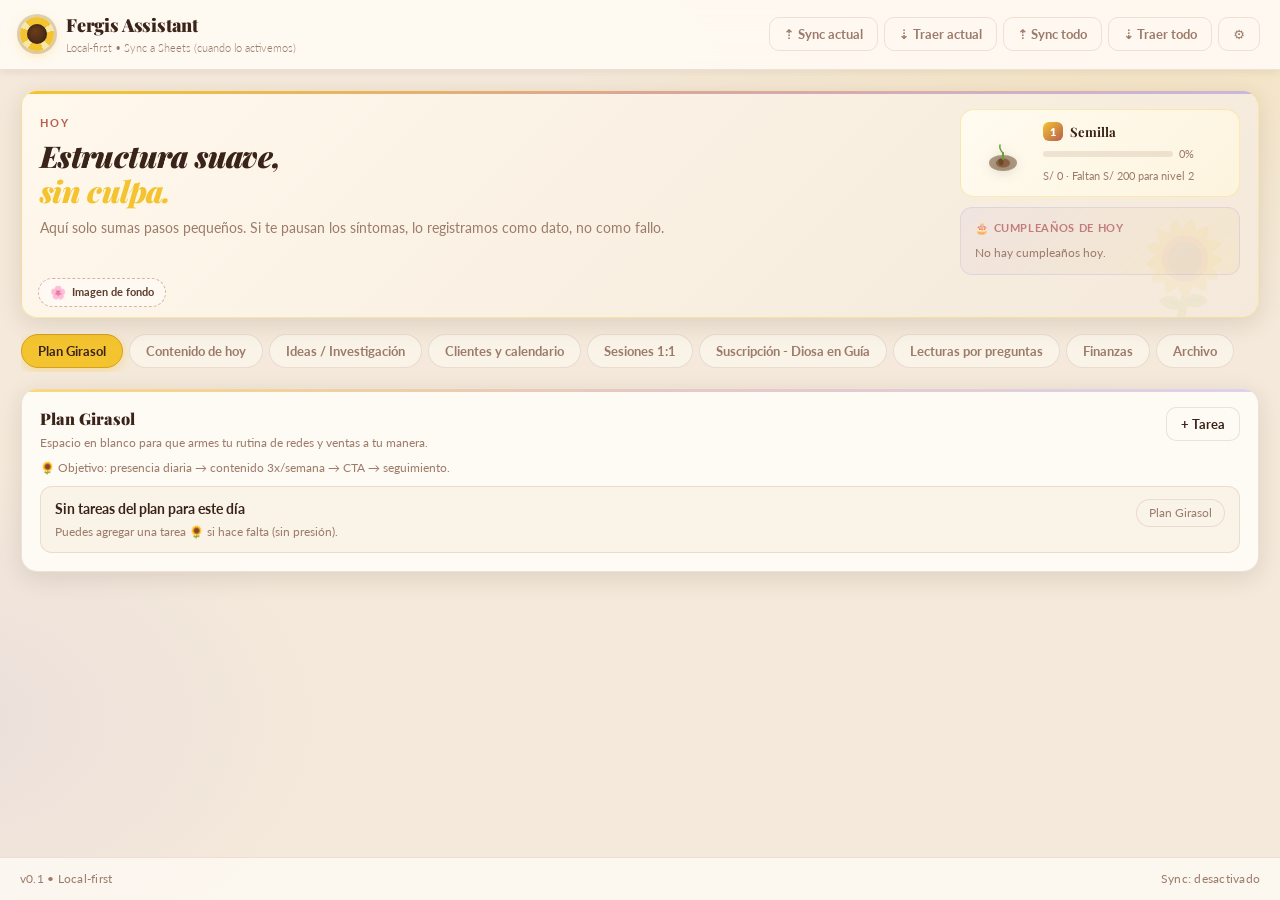
==== index.html @ 5aa18331 "Add files via upload" ====
<!doctype html>
<html lang="es">
<head>
  <meta charset="utf-8" />
  <meta name="viewport" content="width=device-width,initial-scale=1" />
  <meta name="theme-color" content="#F4C430" />
  <title>Fergis Assistant 🌻</title>
  <link rel="manifest" href="./manifest.webmanifest" />
  <link rel="icon" href="./assets/favicon.png" sizes="32x32" />
  <link rel="apple-touch-icon" href="./assets/icon-192.png" />
  <link rel="preconnect" href="https://fonts.googleapis.com" />
  <link rel="preconnect" href="https://fonts.gstatic.com" crossorigin />
  <link rel="stylesheet" href="./styles.css" />
</head>
<body>
  <div id="app" class="app">
    <header class="topbar">
      <div class="brand">
        <div class="orb"></div>
        <div class="brandText">
          <div class="title">Fergis Assistant</div>
          <div class="subtitle" id="subtitle">Local-first • Sync a Sheets (cuando lo activemos)</div>
        </div>
      </div>
      <div class="topActions">
        <button class="btn ghost" id="btnSync" title="Sincronizar pestaña actual">⇡ Sync actual</button>
        <button class="btn ghost" id="btnSheetPull" title="Traer pestaña actual desde Google Sheets">⇣ Traer actual</button>
        <button class="btn ghost" id="btnSyncAll" title="Sincronizar todas las pestañas">⇡ Sync todo</button>
        <button class="btn ghost" id="btnSheetPullAll" title="Traer todas las pestañas desde Google Sheets">⇣ Traer todo</button>
        <button class="btn ghost" id="btnSettings" title="Ajustes">⚙</button>
      </div>
    </header>

    <main class="main">
      <section class="card heroCard" id="heroCard">
        <!-- Background image layers (shown when image is set) -->
        <div class="heroBgImage hidden" id="heroBgImage"></div>
        <div class="heroBgOverlay hidden" id="heroBgOverlay"></div>

        <div class="heroLeft">
          <div class="heroKicker">HOY</div>
          <h1 class="heroTitle" id="heroTitle" contenteditable="true" spellcheck="false" title="Haz clic para editar">Estructura suave,<br><em class="gold">sin culpa.</em></h1>
          <div class="heroText" id="heroText" contenteditable="true" spellcheck="false" title="Haz clic para editar">
            Aquí solo sumas pasos pequeños. Si te pausan los síntomas, lo registramos como dato, no como fallo.
          </div>
        </div>
        <div class="heroRight" id="heroLevelDisplay">
          <!-- Level display rendered by JS -->
        </div>

        <!-- Image picker anchored to bottom of hero -->
        <div class="heroImageArea" id="heroImageArea">
          <input type="file" id="heroImageInput" accept="image/*" style="display:none" />
          <div class="heroImagePlaceholder" id="heroImagePlaceholder" onclick="document.getElementById('heroImageInput').click()">
            <div class="heroImageIcon">🌸</div>
            <div class="heroImageHint">Imagen de fondo</div>
          </div>
          <img id="heroImagePreview" class="heroImagePreview hidden" alt="" />
          <button class="heroImageRemove hidden" id="heroImageRemove">🗑 Quitar imagen</button>
        </div>
      </section>

      <section class="tabsNav" id="tabsNav">
        <button class="tabBtn active" data-tab="plan">Plan Girasol</button>
        <button class="tabBtn" data-tab="contenido">Contenido de hoy</button>
        <button class="tabBtn" data-tab="investigacion">Ideas / Investigación</button>
        <button class="tabBtn" data-tab="clientes">Clientes y calendario</button>
        <button class="tabBtn" data-tab="sesiones11">Sesiones 1:1</button>
        <button class="tabBtn" data-tab="suscripcion">Suscripción - Diosa en Guía</button>
        <button class="tabBtn" data-tab="lecturasPreguntas">Lecturas por preguntas</button>
        <button class="tabBtn" data-tab="finanzas">Finanzas</button>
        <button class="tabBtn" data-tab="archivo">Archivo</button>
      </section>

      <section class="grid tabPanel active" data-panel="plan">
        <section class="card fullSpan">
          <div class="cardHead">
            <div>
              <div class="cardTitle">Plan Girasol</div>
              <div class="cardSub">Espacio en blanco para que armes tu rutina de redes y ventas a tu manera.</div>
            </div>
            <div style="display:flex;gap:8px;align-items:center">
              <button class="btn" id="btnAddPlanTask" title="Agregar tarea al plan">+ Tarea</button>
            </div>
          </div>
          <div class="itemMeta" style="margin:-4px 0 10px">
            🌻 Objetivo: presencia diaria → contenido 3x/semana → CTA → seguimiento.
          </div>
          <div id="planList" class="list"></div>
        </section>

      </section>

      <section class="grid tabPanel contenidoGrid" data-panel="contenido">
        <section class="card">
          <div class="cardHead">
            <div>
              <div class="cardTitle">Contenido de hoy</div>
              <div class="cardSub">Checklist de publicaciones. Lo de ayer se archiva solo.</div>
              <div class="contentDateLine" id="contentDateLabel">Hoy</div>
            </div>
            <div style="display:flex;gap:8px;align-items:center">
              <button class="btn" id="btnPickContentDate" title="Cambiar fecha de contenido">📅</button>
              <button class="btn" id="btnUseContentTemplate" title="Cargar plantilla rápida">Usar plantilla</button>
              <button class="btn" id="btnAddContentItem">+ Agregar</button>
            </div>
          </div>
          <div id="contentTodoList" class="list"></div>
          <div class="divider"></div>
          <div class="cardFootActions">
            <div class="itemMeta" id="contentTodoSummary">0/0 completadas</div>
            <button class="btn" id="btnArchiveContentDay">Archivar día</button>
          </div>
        </section>

        <section class="card">
          <div class="cardHead">
            <div>
              <div class="cardTitle">Recordatorios / Pendientes</div>
              <div class="cardSub">Notas accionables: seguimiento, ideas sueltas, cosas por hacer.</div>
            </div>
            <button class="btn" id="btnAddReminder">+ Recordatorio</button>
          </div>
          <div id="remindersList" class="list"></div>
        </section>
      </section>

      <section class="grid tabPanel" data-panel="investigacion">
        <section class="card fullSpan">
          <div class="cardHead">
            <div>
              <div class="cardTitle">Ideas / Investigación</div>
              <div class="cardSub">Captura rápido. Después lo conviertes en post/historia.</div>
            </div>
            <button class="btn" id="btnAddIdea">+ Idea</button>
          </div>
          <div id="ideasList" class="list"></div>
        </section>
      </section>

      <section class="grid tabPanel clientsGrid" data-panel="clientes">
        <section class="card">
          <div class="cardHead">
            <div>
              <div class="cardTitle">Clientes</div>
              <div class="cardSub">Seguimiento simple: estado + próximo paso.</div>
            </div>
            <button class="btn" id="btnAddClient">+ Cliente</button>
          </div>
          <div class="filters">
            <select id="clientFilter" class="input small">
              <option value="all">Todos</option>
              <option value="lead">Lead</option>
              <option value="chat">Conversando</option>
              <option value="booked">Agendado</option>
              <option value="paid">Pagó</option>
              <option value="delivered">Entregado</option>
              <option value="followup">Seguimiento</option>
            </select>
            <input id="clientSearch" class="input small" placeholder="Buscar…" />
          </div>
          <div id="clientsList" class="list"></div>
        </section>

        <section class="card">
          <div class="cardHead">
            <div>
              <div class="cardTitle">Próximos pasos</div>
              <div class="cardSub">Selecciona cliente y registra lead, seguimiento u otras acciones.</div>
            </div>
            <button class="btn" id="btnAddNextStep">+ Paso</button>
          </div>
          <div class="filters">
            <select id="nextStepClientFilter" class="input small"></select>
            <input id="nextStepSearch" class="input small" placeholder="Buscar cliente o paso…" />
          </div>
          <div id="nextStepsList" class="list"></div>
        </section>

        <section class="card">
          <div class="cardHead">
            <div>
              <div class="cardTitle">Calendario de sesiones</div>
              <div class="cardSub">Programa con fecha y hora. Repeticiones semanales para suscripciones.</div>
            </div>
            <div class="calHeadActions">
              <button class="btn ghost" id="btnCalPrev" title="Mes anterior">◀</button>
              <div class="pill" id="calMonthLabel">Mes</div>
              <button class="btn ghost" id="btnCalNext" title="Mes siguiente">▶</button>
              <button class="btn" id="btnAddBooking">+ Sesión</button>
            </div>
          </div>
          <div id="calendar" class="calendar"></div>
          <div class="divider"></div>
          <div class="cardHead compact">
            <div>
              <div class="cardTitle">Próximas sesiones</div>
              <div class="cardSub">Registro: tarot • astrología • suscripción</div>
            </div>
          </div>
          <div id="bookingsList" class="list compactList"></div>
        </section>
      </section>

      <section class="grid tabPanel" data-panel="finanzas">
        <section class="card fullSpan">
          <div class="cardHead">
            <div>
              <div class="cardTitle">Finanzas</div>
              <div class="cardSub">Ingresos acumulados en soles y dólares por clientes.</div>
            </div>
            <div class="filters" id="financeRangeFilters">
              <button class="btn ghost active" data-range="1M">1M</button>
              <button class="btn ghost" data-range="3M">3M</button>
              <button class="btn ghost" data-range="6M">6M</button>
              <button class="btn ghost" data-range="1Y">1A</button>
            </div>
          </div>
          <div class="financeTotals" id="financeTotals"></div>
          <div id="financeChart" class="financeChart"></div>
        </section>
      </section>

      <section class="grid tabPanel" data-panel="archivo">
        <section class="card fullSpan">
          <div class="cardHead">
            <div>
              <div class="cardTitle">Archivo de sesiones</div>
              <div class="cardSub">Aquí verás sesiones marcadas como hechas o canceladas.</div>
            </div>
          </div>
          <div class="filters">
            <select id="archiveTypeFilter" class="input small">
              <option value="all">Todos los tipos</option>
              <option value="tarot">Tarot</option>
              <option value="astrologia">Astrología</option>
              <option value="suscripcion">Suscripción</option>
            </select>
            <input id="archiveSearch" class="input small" placeholder="Filtrar por cliente o título…" />
          </div>
          <div id="archiveBookingsList" class="list"></div>
        </section>
      </section>

      <section class="grid tabPanel" data-panel="suscripcion">
        <section class="card fullSpan">
          <div class="cardHead">
            <div>
              <div class="cardTitle">Suscripción - Diosa en Guía</div>
              <div class="cardSub">Vista por año y mes, con seguimiento por tipo de suscripción.</div>
            </div>
            <button class="btn" id="btnAddSubscription">+ Registro</button>
          </div>
          <div class="subscriptionFilters">
            <select id="subscriptionYear" class="input small"></select>
            <select id="subscriptionMonth" class="input small"></select>
          </div>
          <div id="subscriptionBoards" class="subscriptionBoards"></div>
        </section>
      </section>

      <section class="grid tabPanel" data-panel="sesiones11">
        <section class="card fullSpan">
          <div class="cardHead">
            <div>
              <div class="cardTitle">Sesiones 1:1</div>
              <div class="cardSub">Registro mensual de sesiones individuales.</div>
            </div>
            <button class="btn" id="btnAddOneToOneSession">+ Sesión</button>
          </div>
          <div class="subscriptionFilters">
            <select id="oneToOneYear" class="input small"></select>
            <select id="oneToOneMonth" class="input small"></select>
          </div>
          <div id="oneToOneBoards" class="subscriptionBoards"></div>
        </section>
      </section>

      <section class="grid tabPanel" data-panel="lecturasPreguntas">
        <section class="card fullSpan">
          <div class="cardHead">
            <div>
              <div class="cardTitle">Lecturas por preguntas</div>
              <div class="cardSub">Registro mensual de lecturas por cantidad de preguntas.</div>
            </div>
            <button class="btn" id="btnAddQuestionReading">+ Lectura</button>
          </div>
          <div class="subscriptionFilters">
            <select id="questionReadingsYear" class="input small"></select>
            <select id="questionReadingsMonth" class="input small"></select>
          </div>
          <div id="questionReadingsBoard" class="subscriptionBoards"></div>
        </section>
      </section>
    </main>

    <footer class="footer">
      <div class="footLeft">v0.1 • Local-first</div>
      <div class="footRight" id="syncStatus">Sync: desactivado</div>
    </footer>
  </div>

  <!-- Modal -->
  <div id="modalOverlay" class="overlay hidden">
    <div class="modal">
      <div class="modalHead">
        <div class="modalTitle" id="modalTitle">Modal</div>
        <button class="btn ghost" id="modalClose">✕</button>
      </div>
      <div class="modalBody" id="modalBody"></div>
      <div class="modalFoot" id="modalFoot"></div>
    </div>
  </div>

  <script type="module" src="./app.js"></script>
</body>
</html>
---- styles.css ----
@import url('https://fonts.googleapis.com/css2?family=Playfair+Display:ital,wght@0,400;0,700;0,800;0,900;1,700;1,800;1,900&family=Lato:wght@300;400;700&display=swap');

:root {
  /* ── Paleta Fergis ── */
  --butter:    #F6E7A6;
  --girasol:   #F4C430;
  --crema:     #F4E9DA;
  --beige:     #E7D1BF;
  --rosa-polvo:#D8A5A0;
  --rosa-viejo:#C27B7B;
  --terracota: #B85C4F;
  --vino:      #7B1E23;
  --oliva:     #9FA86B;
  --lila:      #C9B6E4;

  /* ── UI tokens ── */
  --bg:        #F4E9DA;
  --bg2:       #EDE0CC;
  --panel:     #FEFAF4;
  --panel2:    #FAF3E8;
  --text:      #3A2318;
  --text2:     #5C3D2E;
  --muted:     #9C7B6A;
  --line:      rgba(122,65,45,.13);
  --line2:     rgba(122,65,45,.07);
  --primary:   #F4C430;
  --primary-dk:#D4A020;
  --accent:    #B85C4F;
  --accent-lt: rgba(184,92,79,.12);
  --ok:        #9FA86B;
  --ok-dk:     #6E7B45;
  --warn:      #D4A020;
  --lila-lt:   rgba(201,182,228,.25);
  --shadow-sm: 0 2px 8px rgba(58,35,24,.08);
  --shadow:    0 6px 24px rgba(58,35,24,.12);
  --shadow-lg: 0 12px 40px rgba(58,35,24,.16);
  --r:         16px;
  --r-sm:      10px;
  --font-display: 'Playfair Display', Georgia, serif;
  --font-body:    'Lato', system-ui, sans-serif;
}

/* ══════════════════════════════════
   RESET & BASE
══════════════════════════════════ */
*, *::before, *::after { box-sizing: border-box; margin: 0; padding: 0; }
html, body { height: 100%; }
body {
  font-family: var(--font-body);
  font-size: 14px;
  line-height: 1.5;
  color: var(--text);
  background: var(--bg);
  background-image:
    radial-gradient(ellipse 900px 600px at 90% -10%, rgba(244,196,48,.18) 0%, transparent 70%),
    radial-gradient(ellipse 600px 400px at -5% 80%, rgba(201,182,228,.20) 0%, transparent 65%);
  -webkit-font-smoothing: antialiased;
}

/* ══════════════════════════════════
   APP SHELL
══════════════════════════════════ */
.app { min-height: 100%; display: flex; flex-direction: column; }

/* ══════════════════════════════════
   TOPBAR
══════════════════════════════════ */
.topbar {
  position: sticky; top: 0; z-index: 20;
  display: flex; align-items: center; justify-content: space-between;
  padding: 12px 20px;
  background: rgba(254,250,244,.92);
  backdrop-filter: blur(16px);
  border-bottom: 1px solid var(--line);
  box-shadow: var(--shadow-sm);
}
.brand { display: flex; align-items: center; gap: 12px; }

/* Sunflower orb */
.orb {
  width: 34px; height: 34px; border-radius: 50%; flex-shrink: 0;
  background: conic-gradient(from 0deg,
    #F4C430 0%  15%,
    #F6E7A6 15% 22%,
    #F4C430 22% 37%,
    #F6E7A6 37% 44%,
    #F4C430 44% 59%,
    #F6E7A6 59% 66%,
    #F4C430 66% 81%,
    #F6E7A6 81% 88%,
    #F4C430 88% 100%
  );
  box-shadow: 0 0 0 3px rgba(123,92,46,.25), 0 3px 12px rgba(244,196,48,.4);
  position: relative;
  animation: orb-spin 40s linear infinite;
}
.orb::after {
  content: ''; position: absolute; inset: 7px;
  border-radius: 50%;
  background: radial-gradient(circle at 40% 35%, #6B3D1A, #3A2318);
  box-shadow: inset 0 1px 4px rgba(0,0,0,.3);
}
@keyframes orb-spin { to { transform: rotate(360deg); } }

.title {
  font-family: var(--font-display);
  font-weight: 900; font-size: 18px;
  color: var(--text);
  letter-spacing: -.01em;
}
.subtitle { font-size: 11px; color: var(--muted); margin-top: 1px; font-weight: 300; }
.topActions { display: flex; gap: 6px; flex-wrap: wrap; }

/* ══════════════════════════════════
   MAIN CONTENT
══════════════════════════════════ */
.main {
  width: min(1400px, 98vw);
  margin: 20px auto 36px;
  flex: 1;
  padding: 0 8px;
}

/* ══════════════════════════════════
   CARDS
══════════════════════════════════ */
.card {
  background: var(--panel);
  border: 1px solid var(--line);
  border-radius: var(--r);
  box-shadow: var(--shadow);
  padding: 18px;
  position: relative;
  overflow: hidden;
}
.card::before {
  content: '';
  position: absolute; top: 0; left: 0; right: 0; height: 3px;
  background: linear-gradient(90deg, var(--girasol), var(--rosa-polvo), var(--lila));
  opacity: .6;
  border-radius: var(--r) var(--r) 0 0;
}

/* ── HERO CARD ── */
.heroCard {
  display: flex; gap: 16px; align-items: stretch;
  justify-content: space-between;
  background: linear-gradient(135deg, #FFF8EC 0%, var(--crema) 100%);
  border-color: rgba(244,196,48,.35);
  padding-bottom: 42px;
}
.heroCard::before { opacity: 1; }
.heroCard::after {
  content: '🌻';
  position: absolute; right: 18px; bottom: 8px;
  font-size: 90px; opacity: .06;
  pointer-events: none; user-select: none; line-height: 1;
}
.heroLeft { flex: 1; min-width: 260px; padding: 6px 0; }
.heroKicker {
  font-size: 11px; font-weight: 700;
  color: var(--terracota); letter-spacing: .18em;
  text-transform: uppercase;
}
/* Gold italic accent — wrap a word or line in <em class="gold"> inside heroTitle */
.heroTitle .gold {
  color: var(--girasol);
  font-style: italic;
}
.heroCard.has-bg-image .heroTitle .gold {
  color: #F4C430;
  text-shadow: 0 1px 12px rgba(244,196,48,.4);
}
.heroTitle {
  font-family: var(--font-display);
  font-size: 30px; font-weight: 900; font-style: italic;
  color: var(--text); margin: 8px 0 10px; line-height: 1.15;
  letter-spacing: -.02em;
}
/* When bg image is active, make the title pop like the reference — dark + bold */
.heroCard.has-bg-image .heroTitle {
  color: #2A1508;
  text-shadow: 0 1px 8px rgba(254,250,244,.6);
}
.heroText { color: var(--muted); line-height: 1.55; font-size: 13.5px; }
.heroRight {
  display: flex; gap: 10px; flex-wrap: wrap;
  align-items: stretch; justify-content: flex-end;
}

/* ── METRIC TILES ── */
.metric {
  min-width: 148px;
  background: linear-gradient(160deg, #FFFBF0, #FDF4DE);
  border: 1px solid rgba(244,196,48,.3);
  border-radius: 12px; padding: 12px 14px;
  box-shadow: var(--shadow-sm);
}
.metricLabel { font-size: 11px; color: var(--muted); font-weight: 700; letter-spacing: .05em; text-transform: uppercase; }
.metricValue {
  font-family: var(--font-display);
  font-size: 22px; font-weight: 800;
  color: var(--text); margin-top: 4px;
}

/* ══════════════════════════════════
   TABS NAV
══════════════════════════════════ */
.tabsNav {
  margin-top: 16px;
  display: flex; gap: 6px; flex-wrap: nowrap;
  overflow-x: auto; padding-bottom: 4px;
  scrollbar-width: thin;
  scrollbar-color: var(--line) transparent;
}
.tabBtn {
  border: 1px solid var(--line);
  background: var(--panel2); color: var(--muted);
  padding: 8px 16px; border-radius: 999px;
  cursor: pointer; font-family: var(--font-body);
  font-weight: 700; font-size: 13px; white-space: nowrap;
  transition: background .15s, color .15s, border-color .15s, box-shadow .15s;
}
.tabBtn:hover { background: var(--butter); color: var(--text2); border-color: rgba(244,196,48,.5); }
.tabBtn.active {
  background: var(--girasol); color: var(--text);
  border-color: var(--primary-dk);
  box-shadow: 0 3px 10px rgba(244,196,48,.4);
}

/* ══════════════════════════════════
   GRID / TAB PANELS
══════════════════════════════════ */
.tabPanel { display: none; }
.tabPanel.active { display: grid; }
.grid.tabPanel { display: none; }
.grid.tabPanel.active { display: grid; }
.fullSpan { grid-column: 1 / -1; }
.grid {
  margin-top: 16px; display: grid;
  grid-template-columns: 1fr 1fr; gap: 16px;
}
.contenidoGrid { grid-template-columns: minmax(520px, 1.35fr) minmax(300px, .95fr); }
.clientsGrid { grid-template-columns: minmax(280px,1fr) minmax(280px,1fr) minmax(400px,1.35fr); }
@media (max-width: 940px) {
  .grid { grid-template-columns: 1fr; }
  .clientsGrid { grid-template-columns: 1fr; }
  .heroCard { flex-direction: column; }
  .heroRight { justify-content: flex-start; }
  .contenidoGrid { grid-template-columns: 1fr; }
}

/* ══════════════════════════════════
   CARD INTERNALS
══════════════════════════════════ */
.cardHead {
  display: flex; align-items: flex-start; justify-content: space-between;
  gap: 10px; margin-bottom: 12px;
}
.cardHead.compact { margin-bottom: 8px; }
.cardTitle {
  font-family: var(--font-display);
  font-weight: 900; font-size: 16px; color: var(--text);
}
.cardSub { font-size: 12px; color: var(--muted); margin-top: 3px; }
.contentDateLine { font-size: 12px; color: var(--terracota); margin-top: 5px; font-weight: 700; }
.divider { border: none; border-top: 1px solid var(--line); margin: 10px 0; }
.cardFootActions { display: flex; align-items: center; justify-content: space-between; }

/* ══════════════════════════════════
   LIST ITEMS
══════════════════════════════════ */
.list { display: flex; flex-direction: column; gap: 8px; }
.compactList .item { padding: 10px 12px; }
.item {
  border: 1px solid var(--line); background: var(--panel2);
  border-radius: 12px; padding: 12px 14px;
  display: flex; gap: 10px; align-items: flex-start; justify-content: space-between;
  transition: box-shadow .12s, border-color .12s;
}
.item:hover { border-color: rgba(244,196,48,.35); box-shadow: 0 3px 12px rgba(58,35,24,.08); }
.itemLeft { display: flex; gap: 10px; align-items: flex-start; }
.itemTitle { font-weight: 700; margin-bottom: 4px; font-size: 13.5px; color: var(--text); }
.itemMeta { font-size: 12px; color: var(--muted); line-height: 1.4; }

/* ══════════════════════════════════
   PILLS & BADGES
══════════════════════════════════ */
.pill {
  display: inline-flex; align-items: center; gap: 5px;
  font-size: 12px; color: var(--muted);
  padding: 4px 12px; border-radius: 999px;
  border: 1px solid var(--line); background: var(--panel2);
}
.pill.mini { padding: 2px 8px; font-size: 11px; }

.badge {
  font-size: 11px; font-weight: 800;
  padding: 3px 10px; border-radius: 999px; border: 1px solid var(--line);
}
.badge.tiny { font-size: 10px; padding: 2px 8px; }
.badge.ok { color: #3B5015; background: rgba(159,168,107,.25); border-color: rgba(110,123,69,.45); }
.badge.warn { color: #6B4200; background: rgba(244,196,48,.25); border-color: rgba(212,160,32,.50); }
.badge.neutral { color: var(--text2); background: rgba(201,182,228,.25); border-color: rgba(160,140,190,.35); }
.badge.danger { color: var(--vino); background: rgba(123,30,35,.10); border-color: rgba(184,92,79,.35); }

/* ══════════════════════════════════
   BUTTONS
══════════════════════════════════ */
.btn {
  border: 1px solid var(--line); background: var(--panel);
  color: var(--text); padding: 8px 14px; border-radius: var(--r-sm);
  cursor: pointer; font-family: var(--font-body); font-size: 13px; font-weight: 700;
  transition: transform .08s, background .15s, border-color .15s, box-shadow .15s;
  user-select: none; white-space: nowrap;
}
.btn:hover { background: var(--butter); border-color: rgba(244,196,48,.5); box-shadow: var(--shadow-sm); }
.btn:active { transform: translateY(1px); }
.btn.primary {
  background: var(--girasol); border-color: var(--primary-dk); color: var(--text);
  box-shadow: 0 3px 10px rgba(244,196,48,.35);
}
.btn.primary:hover { background: #e6b820; }
.btn.warn { background: rgba(184,92,79,.12); border-color: rgba(184,92,79,.4); color: var(--terracota); }
.btn.ghost { background: transparent; color: var(--muted); }
.btn.ghost:hover { background: rgba(122,65,45,.06); color: var(--text); }
.btn:disabled { opacity: .4; cursor: not-allowed; }
.btn.tiny { padding: 4px 9px; font-size: 12px; }

/* ══════════════════════════════════
   INPUTS
══════════════════════════════════ */
.input {
  width: 100%; border: 1px solid var(--line); background: #FEFAF4;
  color: var(--text); padding: 10px 13px; border-radius: var(--r-sm);
  outline: none; font-family: var(--font-body); font-size: 14px;
  transition: border-color .15s, box-shadow .15s;
}
.input:focus { border-color: rgba(244,196,48,.6); box-shadow: 0 0 0 3px rgba(244,196,48,.15); }
.input::placeholder { color: var(--muted); }
.input.small { padding: 7px 10px; font-size: 13px; }
.label { font-size: 12px; color: var(--muted); font-weight: 700; letter-spacing: .02em; }
.row { display: flex; flex-direction: column; gap: 6px; margin-top: 12px; }

select.input option,
select.input optgroup { color: var(--text); background: #FDF8F0; }

.filters { display: flex; gap: 8px; margin-bottom: 12px; }
.filters .input.small { flex: 1; }
.filters select.input.small { flex: 0 0 160px; }

/* ══════════════════════════════════
   CALENDAR
══════════════════════════════════ */
.calHeadActions { display: flex; gap: 8px; align-items: center; flex-wrap: wrap; }
.calendar { display: grid; grid-template-columns: repeat(7, minmax(0,1fr)); gap: 6px; margin-top: 10px; }
.calDow {
  font-size: 11px; text-align: center; padding: 6px 0;
  color: var(--muted); font-weight: 700; text-transform: uppercase; letter-spacing: .05em;
}
.calCell {
  border: 1px solid var(--line); border-radius: 12px;
  min-height: 76px; min-width: 0; padding: 8px;
  position: relative; cursor: pointer; background: var(--panel2);
  transition: background .12s, border-color .12s;
}
.calCell:hover { background: var(--butter); border-color: rgba(244,196,48,.4); }
.calCell.muted { opacity: .4; }
.calToday { outline: 2px solid rgba(244,196,48,.7); outline-offset: -2px; }
.calNum { font-weight: 700; font-size: 12px; color: var(--text2); }
.calMeta { margin-top: 6px; font-size: 11px; display: flex; gap: 4px; flex-wrap: wrap; align-items: center; }
.calClientChip {
  max-width: 100%; display: inline-flex; align-items: center;
  padding: 2px 7px; border-radius: 999px; font-size: 11px; line-height: 1.2;
  border: 1px solid rgba(244,196,48,.35); background: rgba(244,196,48,.15); color: var(--text2);
  white-space: nowrap; overflow: hidden; text-overflow: ellipsis;
}
.calClientChip.alt { background: rgba(159,168,107,.2); color: var(--ok-dk); border-color: rgba(110,123,69,.3); }
.calClientChip.neutral { background: rgba(201,182,228,.25); color: #5A4870; border-color: rgba(160,140,190,.3); }
.dot { width: 7px; height: 7px; border-radius: 999px; background: var(--girasol); display: inline-block; }
.dot.alt { background: var(--oliva); }
.dot.neutral { background: var(--lila); }
.dot.z-fire { box-shadow: 0 0 0 2px rgba(184,92,79,0.3) inset; }
.dot.z-earth { box-shadow: 0 0 0 2px rgba(159,168,107,0.3) inset; }
.dot.z-air { box-shadow: 0 0 0 2px rgba(201,182,228,0.3) inset; }
.dot.z-water { box-shadow: 0 0 0 2px rgba(122,65,45,0.2) inset; }
.calClientChip.z-fire { box-shadow: 0 0 0 1px rgba(184,92,79,0.4) inset; }
.calClientChip.z-earth { box-shadow: 0 0 0 1px rgba(159,168,107,0.4) inset; }
.calClientChip.z-air { box-shadow: 0 0 0 1px rgba(201,182,228,0.4) inset; }
.calClientChip.z-water { box-shadow: 0 0 0 1px rgba(122,65,45,0.3) inset; }

/* ══════════════════════════════════
   BOOKING ROWS
══════════════════════════════════ */
.bookingMain { display: flex; flex-direction: column; gap: 2px; }
.bookingWhen { font-size: 13px; font-weight: 700; color: var(--text); }
.bookingSub { font-size: 11px; color: var(--muted); }
.bookingRight { display: flex; gap: 10px; align-items: flex-start; }
.bookingTags { display: flex; flex-direction: column; gap: 5px; align-items: flex-end; }
.bookingActions { display: flex; gap: 6px; align-items: center; }

/* ══════════════════════════════════
   HELPERS
══════════════════════════════════ */
.grid2 { display: grid; grid-template-columns: 1fr 1fr; gap: 14px; }
@media (max-width: 900px) { .grid2 { grid-template-columns: 1fr; } }
.item.compact { padding: 10px 12px; }
.item.compact .itemTitle { font-size: 13px; }
.remDone { opacity: .5; text-decoration: line-through; }

/* ══════════════════════════════════
   SESSION / TIMER
══════════════════════════════════ */
.sessionBox { display: flex; flex-direction: column; gap: 8px; }
.timer {
  margin-top: 8px; border: 1px solid var(--line); border-radius: 12px;
  padding: 10px 14px; display: flex; align-items: center; gap: 12px;
  background: var(--panel2);
}
.timerDisplay {
  font-family: var(--font-display);
  font-size: 22px; font-weight: 700; color: var(--text); letter-spacing: .04em;
}
.timerActions { display: flex; gap: 8px; }

/* ══════════════════════════════════
   FOOTER
══════════════════════════════════ */
.footer {
  padding: 12px 20px; border-top: 1px solid var(--line);
  background: rgba(254,250,244,.85);
  display: flex; align-items: center; justify-content: space-between;
  color: var(--muted); font-size: 12px; letter-spacing: .02em;
}

/* ══════════════════════════════════
   MODAL
══════════════════════════════════ */
.overlay {
  position: fixed; inset: 0;
  background: rgba(58,35,24,.45);
  backdrop-filter: blur(4px);
  display: flex; align-items: center; justify-content: center;
  padding: 16px; z-index: 50;
}
.overlay.hidden { display: none; }
.modal {
  width: min(640px, 96vw); max-height: min(85vh, 840px);
  overflow: hidden; border-radius: 20px;
  border: 1px solid rgba(244,196,48,.25);
  background: var(--panel); box-shadow: var(--shadow-lg);
  display: flex; flex-direction: column;
}
.modal.modal-sm { width: min(520px, 96vw); }
.modal.modal-md { width: min(700px, 96vw); }
.modal.modal-lg { width: min(1100px, 95vw); max-height: 92vh; }

.modal.modal-session .modalBody { padding: 16px 20px; }
.sessTop { display: flex; align-items: flex-start; justify-content: space-between; gap: 14px; }
.sessTitle { min-width: 0; }
.sessName { font-family: var(--font-display); font-weight: 900; font-size: 20px; }
.sessPills { margin-top: 6px; display: flex; gap: 8px; flex-wrap: wrap; }
.sessWhen { margin-top: 8px; color: var(--muted); font-size: 12px; }
.sessBadges { display: flex; gap: 8px; align-items: center; flex-wrap: wrap; }
.sessGrid { display: flex; flex-direction: column; gap: 14px; }
.sessTextarea { min-height: 200px; resize: vertical; }
.sessActions { display: flex; gap: 10px; flex-wrap: wrap; }
.sessHistoryViewer { max-height: 260px; overflow: auto; display: flex; flex-direction: column; gap: 10px; padding-right: 4px; }
.sessHistoryCard { border: 1px solid var(--line); border-radius: 12px; padding: 10px; background: var(--panel2); }
.sessHistoryHead { display: flex; align-items: center; justify-content: space-between; gap: 8px; margin-bottom: 8px; }
.sessHistoryHeadMeta { display: flex; flex-direction: column; gap: 6px; min-width: 0; }
.sessHistoryBody { display: flex; flex-direction: column; gap: 10px; font-size: 13px; line-height: 1.5; }

.modalHead {
  display: flex; align-items: center; justify-content: space-between;
  padding: 14px 18px; border-bottom: 1px solid var(--line); flex-shrink: 0;
  background: linear-gradient(90deg, rgba(244,196,48,.08), transparent);
}
.modalTitle { font-family: var(--font-display); font-weight: 900; font-size: 17px; color: var(--text); }
.modalBody { padding: 16px 18px; overflow-y: auto; flex: 1 1 auto; min-height: 180px; }
.modalFoot {
  padding: 14px 18px; border-top: 1px solid var(--line);
  display: flex; gap: 8px; justify-content: flex-end;
  flex-shrink: 0; background: var(--panel2);
}

/* ══════════════════════════════════
   SUBSCRIPTION / SESSIONS TABLES
══════════════════════════════════ */
.subscriptionFilters { display: flex; gap: 8px; margin-bottom: 14px; flex-wrap: wrap; }
.subscriptionFilters .input { max-width: 180px; }
.subscriptionBoards { display: flex; flex-direction: column; gap: 16px; }
.subBoard { border: 1px solid var(--line); border-radius: var(--r); background: var(--panel2); padding: 14px; }
.subBoard h4 { font-family: var(--font-display); font-size: 20px; font-weight: 900; color: var(--text); margin: 0 0 10px; }
.subTableWrap { overflow: auto; }
.subTable { width: 100%; border-collapse: collapse; min-width: 900px; }
.subTable th, .subTable td { border: 1px solid var(--line); padding: 9px 10px; font-size: 13px; text-align: left; vertical-align: middle; }
.subTable th { font-size: 11px; color: var(--muted); font-weight: 700; text-transform: uppercase; letter-spacing: .05em; background: rgba(244,196,48,.07); }
.subTable tfoot td { font-weight: 800; color: var(--terracota); font-family: var(--font-display); }
.subImg { width: 42px; height: 42px; object-fit: cover; border-radius: 8px; border: 1px solid var(--line); }
.subEmpty { font-size: 12px; color: var(--muted); }

/* ══════════════════════════════════
   FINANCES
══════════════════════════════════ */
.financeMiniCard { margin-top: 10px; border: 1px solid var(--line); border-radius: 12px; background: var(--panel2); padding: 10px 14px; }
.financeTotals { display: grid; grid-template-columns: repeat(auto-fit, minmax(160px,1fr)); gap: 10px; margin-bottom: 14px; }
.financeChart { border: 1px solid var(--line); border-radius: var(--r); background: var(--panel2); padding: 12px; }
.financeSvg { width: 100%; height: auto; display: block; }
.chartGrid { stroke: rgba(122,65,45,.12); stroke-width: 1; }
.chartLine { fill: none; stroke-width: 3; stroke-linecap: round; stroke-linejoin: round; }
.chartLine.soles { stroke: var(--girasol); }
.chartLine.dolares { stroke: var(--rosa-viejo); }
.chartLabel { fill: var(--muted); font-size: 10px; }
.financeLegend { display: flex; gap: 14px; margin-top: 10px; font-size: 12px; color: var(--muted); }
.legendDot { display: inline-block; width: 9px; height: 9px; border-radius: 999px; margin-right: 5px; vertical-align: middle; }
.legendDot.soles { background: var(--girasol); }
.legendDot.dolares { background: var(--rosa-viejo); }

/* ══════════════════════════════════
   LEVEL DISPLAY (GAMIFY)
══════════════════════════════════ */
.level-display {
  display: flex; align-items: center; gap: 14px;
  padding: 12px 16px;
  background: linear-gradient(135deg, #FFFBF0, #FDF4DE);
  border-radius: 14px; border: 1px solid rgba(244,196,48,.3); min-width: 250px;
  transition: border-color .4s, background .4s;
}
.level-display.max-level { border-color: rgba(244,196,48,.7); background: linear-gradient(135deg, #FFF5D0, #FAEEC0); }
.level-svg-wrap {
  width: 52px; height: 52px; flex-shrink: 0;
  display: flex; align-items: center; justify-content: center;
  filter: drop-shadow(0 2px 6px rgba(58,35,24,.2));
}
.level-svg-wrap svg { width: 52px; height: 52px; }
.level-svg-wrap.max-glow {
  filter: drop-shadow(0 0 10px rgba(244,196,48,.8)) drop-shadow(0 2px 6px rgba(58,35,24,.2));
  animation: sunflower-pulse 2.5s ease-in-out infinite;
}
@keyframes sunflower-pulse {
  0%,100% { filter: drop-shadow(0 0 7px rgba(244,196,48,.6)) drop-shadow(0 2px 6px rgba(58,35,24,.2)); }
  50%      { filter: drop-shadow(0 0 16px rgba(244,196,48,1)) drop-shadow(0 2px 8px rgba(58,35,24,.2)); }
}
.level-info { display: flex; flex-direction: column; gap: 5px; min-width: 0; }
.level-header { display: flex; align-items: center; gap: 7px; }
.level-badge-num {
  font-size: 11px; font-weight: 800;
  background: linear-gradient(135deg, var(--girasol), var(--terracota));
  color: #fff; border-radius: 6px; padding: 1px 7px; line-height: 1.6;
}
.level-name { font-family: var(--font-display); font-size: 13px; font-weight: 700; color: var(--text); white-space: nowrap; }
.level-progress-wrap { display: flex; align-items: center; gap: 6px; }
.level-progress-bar { flex: 1; height: 6px; background: rgba(122,65,45,.12); border-radius: 999px; overflow: hidden; min-width: 90px; }
.level-progress-fill { height: 100%; background: linear-gradient(90deg, var(--girasol), var(--terracota)); border-radius: 999px; transition: width .7s cubic-bezier(.4,0,.2,1); }
.level-progress-pct { font-size: 11px; color: var(--muted); white-space: nowrap; }
.level-soles { font-size: 11px; color: var(--muted); white-space: nowrap; overflow: hidden; text-overflow: ellipsis; }
.level-max-text { font-size: 12px; color: var(--terracota); font-weight: 700; }

/* ══════════════════════════════════
   HERO METRIC STACK
══════════════════════════════════ */
.heroMetricStack { display: flex; flex-direction: column; gap: 10px; min-width: 280px; }

/* ══════════════════════════════════
   BIRTHDAY DISPLAY
══════════════════════════════════ */
.birthday-display {
  background: linear-gradient(135deg, rgba(201,182,228,.15), rgba(244,196,48,.08));
  border: 1px solid rgba(201,182,228,.4); border-radius: 12px; padding: 12px 14px;
}
.birthdayTitle { font-size: 11px; font-weight: 700; letter-spacing: .06em; color: var(--rosa-viejo); margin-bottom: 7px; text-transform: uppercase; }
.birthdayList { display: flex; flex-direction: column; gap: 6px; }
.birthdayRow { font-size: 12px; line-height: 1.4; color: var(--text); }
.birthdayHandle { color: var(--muted); font-weight: 700; }
.birthdayZodiac { margin-left: 4px; font-size: 10px; padding: 1px 6px; }
.birthdayEmpty { font-size: 12px; color: var(--muted); }

/* ══════════════════════════════════
   SCROLLBAR
══════════════════════════════════ */
::-webkit-scrollbar { width: 6px; height: 6px; }
::-webkit-scrollbar-track { background: transparent; }
::-webkit-scrollbar-thumb { background: rgba(122,65,45,.2); border-radius: 999px; }
::-webkit-scrollbar-thumb:hover { background: rgba(122,65,45,.35); }

/* ══════════════════════════════════
   HERO EDITABLE + IMAGE PICKER
══════════════════════════════════ */
[contenteditable="true"] {
  outline: none;
  border-radius: 6px;
  transition: background .15s, box-shadow .15s;
  cursor: text;
}
[contenteditable="true"]:hover {
  background: rgba(244,196,48,.08);
}
[contenteditable="true"]:focus {
  background: rgba(244,196,48,.12);
  box-shadow: 0 0 0 2px rgba(244,196,48,.35);
}

/* ══════════════════════════════════
   HERO BACKGROUND IMAGE
══════════════════════════════════ */

/* When image is active, hero gets a bg-image layer */
.heroCard.has-bg-image {
  background: none;
}
.heroCard.has-bg-image::after {
  display: none; /* hide sunflower watermark when image is set */
}

/* Full-cover background image element inside heroCard */
.heroBgImage {
  position: absolute;
  inset: 0;
  border-radius: var(--r);
  background-size: cover;
  background-position: center;
  background-repeat: no-repeat;
  filter: blur(1.5px); /* default; overridden by JS from Settings */
  transform: scale(1.04);
  z-index: 0;
}

/* Warm overlay on top of bg image so text stays readable */
.heroBgOverlay {
  position: absolute;
  inset: 0;
  border-radius: var(--r);
  background: linear-gradient(
    to right,
    rgba(254,250,244,.88) 0%,
    rgba(254,250,244,.75) 45%,
    rgba(254,250,244,.92) 65%,
    rgba(254,250,244,.97) 100%
  );
  z-index: 1;
}

/* All hero content must sit above the bg layers */
.heroLeft, .heroRight {
  position: relative;
  z-index: 2;
}

/* When background image is active, give heroRight a solid card so it's always readable */
.heroCard.has-bg-image .heroRight {
  background: rgba(254,250,244,.94);
  backdrop-filter: blur(8px);
  border-radius: 12px;
  border: 1px solid rgba(244,196,48,.25);
  padding: 10px;
  align-self: flex-start;
}

/* Image picker button — floats at bottom-left of hero */
.heroImageArea {
  position: absolute;
  bottom: 10px;
  left: 16px;
  z-index: 3;
}
.heroImagePlaceholder {
  display: inline-flex;
  align-items: center;
  gap: 6px;
  padding: 5px 11px;
  border: 1.5px dashed rgba(184,92,79,.45);
  border-radius: 999px;
  cursor: pointer;
  background: rgba(254,250,244,.75);
  backdrop-filter: blur(6px);
  transition: background .15s, border-color .15s;
}
.heroImagePlaceholder:hover {
  background: rgba(244,196,48,.25);
  border-color: rgba(244,196,48,.8);
}
.heroImageIcon { font-size: 13px; line-height: 1; }
.heroImageHint {
  font-size: 11px;
  color: var(--text2);
  font-weight: 700;
}
/* Hide old preview styles — image is now used as bg */
.heroImagePreview { display: none !important; }
.heroImageRemove {
  display: inline-flex;
  align-items: center;
  gap: 5px;
  padding: 5px 11px;
  border-radius: 999px;
  background: rgba(254,250,244,.75);
  backdrop-filter: blur(6px);
  border: 1.5px solid rgba(184,92,79,.4);
  color: var(--terracota);
  font-size: 11px;
  font-weight: 700;
  cursor: pointer;
  transition: background .12s;
}
.heroImageRemove:hover { background: rgba(184,92,79,.15); }
.hidden { display: none !important; }
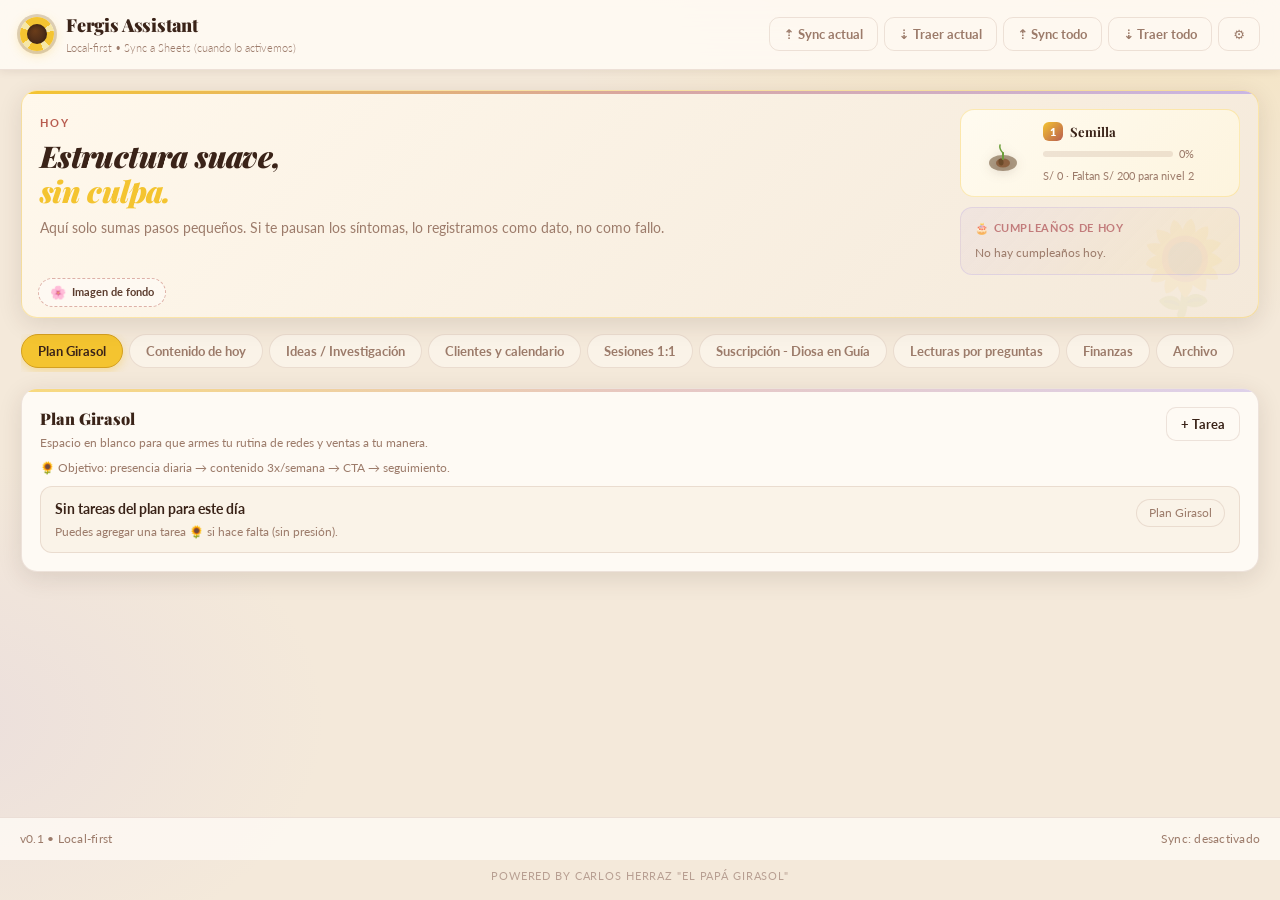
==== commit 97796253: "Add footer watermark credit text" ====
--- a/index.html
+++ b/index.html
@@ -157,9 +157,24 @@
               <option value="delivered">Entregado</option>
               <option value="followup">Seguimiento</option>
             </select>
-            <input id="clientSearch" class="input small" placeholder="Buscar…" />
-          </div>
-          <div id="clientsList" class="list"></div>
+            <select id="clientZodiacFilter" class="input small">
+              <option value="all">Todos los signos</option>
+              <option value="Aries">Aries</option>
+              <option value="Tauro">Tauro</option>
+              <option value="Géminis">Géminis</option>
+              <option value="Cáncer">Cáncer</option>
+              <option value="Leo">Leo</option>
+              <option value="Virgo">Virgo</option>
+              <option value="Libra">Libra</option>
+              <option value="Escorpio">Escorpio</option>
+              <option value="Sagitario">Sagitario</option>
+              <option value="Capricornio">Capricornio</option>
+              <option value="Acuario">Acuario</option>
+              <option value="Piscis">Piscis</option>
+            </select>
+            <input id="clientSearch" class="input small filterSearchRow" placeholder="Buscar…" />
+          </div>
+          <div id="clientsList" class="list clientsListWindow"></div>
         </section>
 
         <section class="card">
@@ -172,9 +187,9 @@
           </div>
           <div class="filters">
             <select id="nextStepClientFilter" class="input small"></select>
-            <input id="nextStepSearch" class="input small" placeholder="Buscar cliente o paso…" />
-          </div>
-          <div id="nextStepsList" class="list"></div>
+            <input id="nextStepSearch" class="input small filterSearchRow" placeholder="Buscar cliente o paso…" />
+          </div>
+          <div id="nextStepsList" class="list nextStepsListWindow"></div>
         </section>
 
         <section class="card">
@@ -198,7 +213,7 @@
               <div class="cardSub">Registro: tarot • astrología • suscripción</div>
             </div>
           </div>
-          <div id="bookingsList" class="list compactList"></div>
+          <div id="bookingsList" class="list compactList bookingsListWindow"></div>
         </section>
       </section>
 
@@ -298,6 +313,9 @@
       <div class="footLeft">v0.1 • Local-first</div>
       <div class="footRight" id="syncStatus">Sync: desactivado</div>
     </footer>
+    <div class="watermark" aria-label="Créditos">
+      Powered by Carlos Herraz "El Papá Girasol"
+    </div>
   </div>
 
   <!-- Modal -->
--- a/styles.css
+++ b/styles.css
@@ -282,6 +282,23 @@
 .itemLeft { display: flex; gap: 10px; align-items: flex-start; }
 .itemTitle { font-weight: 700; margin-bottom: 4px; font-size: 13.5px; color: var(--text); }
 .itemMeta { font-size: 12px; color: var(--muted); line-height: 1.4; }
+.sectionBlock { margin-bottom: 12px; }
+.sectionBlock:last-child { margin-bottom: 0; }
+.sectionTitle {
+  font-weight: 800;
+  color: var(--text2);
+  margin: 6px 2px 8px;
+}
+.planAssigneeGrid {
+  display: grid;
+  grid-template-columns: repeat(3, minmax(0, 1fr));
+  gap: 12px;
+}
+.planAssigneeGrid .sectionBlock { margin-bottom: 0; }
+
+@media (max-width: 900px){
+  .planAssigneeGrid { grid-template-columns: 1fr; }
+}
 
 /* ══════════════════════════════════
    PILLS & BADGES
@@ -345,9 +362,25 @@
 select.input option,
 select.input optgroup { color: var(--text); background: #FDF8F0; }
 
-.filters { display: flex; gap: 8px; margin-bottom: 12px; }
+.filters { display: flex; gap: 8px; margin-bottom: 12px; flex-wrap: wrap; }
 .filters .input.small { flex: 1; }
 .filters select.input.small { flex: 0 0 160px; }
+.filters .filterSearchRow { flex: 1 1 100%; min-width: 0; }
+.clientsListWindow {
+  max-height: 640px;
+  overflow-y: auto;
+  padding-right: 4px;
+}
+.nextStepsListWindow {
+  max-height: 700px;
+  overflow-y: auto;
+  padding-right: 4px;
+}
+.bookingsListWindow {
+  max-height: 820px;
+  overflow-y: auto;
+  padding-right: 4px;
+}
 
 /* ══════════════════════════════════
    CALENDAR
@@ -431,6 +464,16 @@
   background: rgba(254,250,244,.85);
   display: flex; align-items: center; justify-content: space-between;
   color: var(--muted); font-size: 12px; letter-spacing: .02em;
+}
+
+.watermark {
+  text-align: center;
+  padding: 8px 20px 16px;
+  color: color-mix(in srgb, var(--muted) 78%, #fff 22%);
+  font-size: 11px;
+  letter-spacing: .08em;
+  text-transform: uppercase;
+  opacity: .9;
 }
 
 /* ══════════════════════════════════
@@ -512,6 +555,9 @@
 .chartLine.soles { stroke: var(--girasol); }
 .chartLine.dolares { stroke: var(--rosa-viejo); }
 .chartLabel { fill: var(--muted); font-size: 10px; }
+.chartDot { stroke-width: 1.5; }
+.chartDot.soles { fill: var(--girasol); stroke: var(--girasol); }
+.chartDot.dolares { fill: var(--rosa-viejo); stroke: var(--rosa-viejo); }
 .financeLegend { display: flex; gap: 14px; margin-top: 10px; font-size: 12px; color: var(--muted); }
 .legendDot { display: inline-block; width: 9px; height: 9px; border-radius: 999px; margin-right: 5px; vertical-align: middle; }
 .legendDot.soles { background: var(--girasol); }
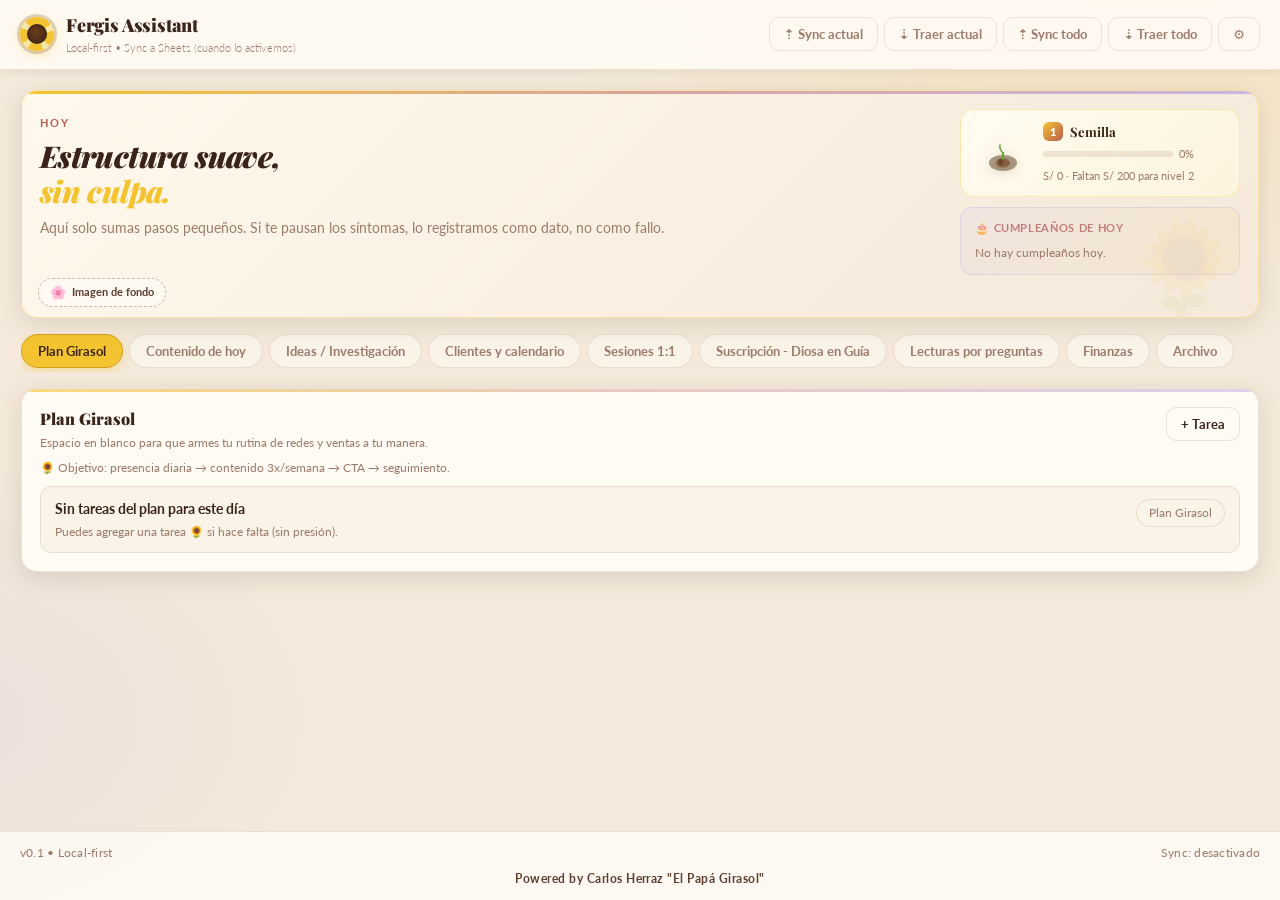
==== commit 49e78d81: "Make footer watermark clearly visible" ====
--- a/index.html
+++ b/index.html
@@ -312,10 +312,8 @@
     <footer class="footer">
       <div class="footLeft">v0.1 • Local-first</div>
       <div class="footRight" id="syncStatus">Sync: desactivado</div>
+      <div class="watermark" aria-label="Créditos">Powered by Carlos Herraz "El Papá Girasol"</div>
     </footer>
-    <div class="watermark" aria-label="Créditos">
-      Powered by Carlos Herraz "El Papá Girasol"
-    </div>
   </div>
 
   <!-- Modal -->
--- a/styles.css
+++ b/styles.css
@@ -460,20 +460,25 @@
    FOOTER
 ══════════════════════════════════ */
 .footer {
-  padding: 12px 20px; border-top: 1px solid var(--line);
-  background: rgba(254,250,244,.85);
-  display: flex; align-items: center; justify-content: space-between;
-  color: var(--muted); font-size: 12px; letter-spacing: .02em;
+  padding: 12px 20px;
+  border-top: 1px solid var(--line);
+  background: rgba(254,250,244,.9);
+  display: grid;
+  grid-template-columns: 1fr auto;
+  align-items: center;
+  gap: 8px 14px;
+  color: var(--muted);
+  font-size: 12px;
+  letter-spacing: .02em;
 }
 
 .watermark {
+  grid-column: 1 / -1;
   text-align: center;
-  padding: 8px 20px 16px;
-  color: color-mix(in srgb, var(--muted) 78%, #fff 22%);
-  font-size: 11px;
-  letter-spacing: .08em;
-  text-transform: uppercase;
-  opacity: .9;
+  color: var(--text2);
+  font-size: 12px;
+  font-weight: 700;
+  letter-spacing: .04em;
 }
 
 /* ══════════════════════════════════
@@ -751,3 +756,12 @@
 }
 .heroImageRemove:hover { background: rgba(184,92,79,.15); }
 .hidden { display: none !important; }
+
+@media (max-width: 640px) {
+  .footer {
+    grid-template-columns: 1fr;
+    justify-items: start;
+  }
+  .footRight { justify-self: start; }
+  .watermark { text-align: left; }
+}
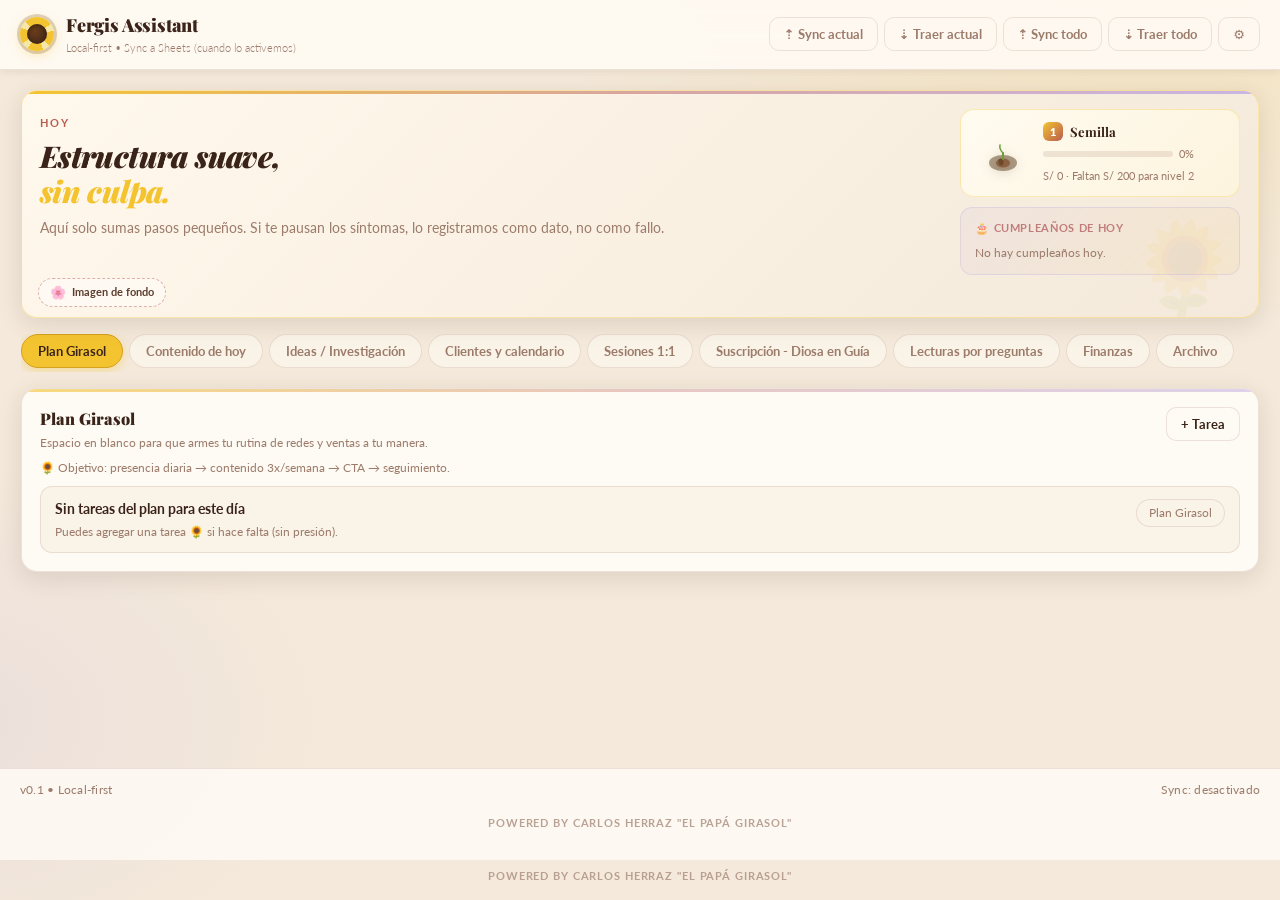
==== commit 63857a4b: "Merge pull request #82 from Therazmaker/codex/add-watermark-with-author-name-yxvtt7 Add footer water" ====
--- a/index.html
+++ b/index.html
@@ -314,6 +314,9 @@
       <div class="footRight" id="syncStatus">Sync: desactivado</div>
       <div class="watermark" aria-label="Créditos">Powered by Carlos Herraz "El Papá Girasol"</div>
     </footer>
+    <div class="watermark" aria-label="Créditos">
+      Powered by Carlos Herraz "El Papá Girasol"
+    </div>
   </div>
 
   <!-- Modal -->
--- a/styles.css
+++ b/styles.css
@@ -481,6 +481,16 @@
   letter-spacing: .04em;
 }
 
+.watermark {
+  text-align: center;
+  padding: 8px 20px 16px;
+  color: color-mix(in srgb, var(--muted) 78%, #fff 22%);
+  font-size: 11px;
+  letter-spacing: .08em;
+  text-transform: uppercase;
+  opacity: .9;
+}
+
 /* ══════════════════════════════════
    MODAL
 ══════════════════════════════════ */
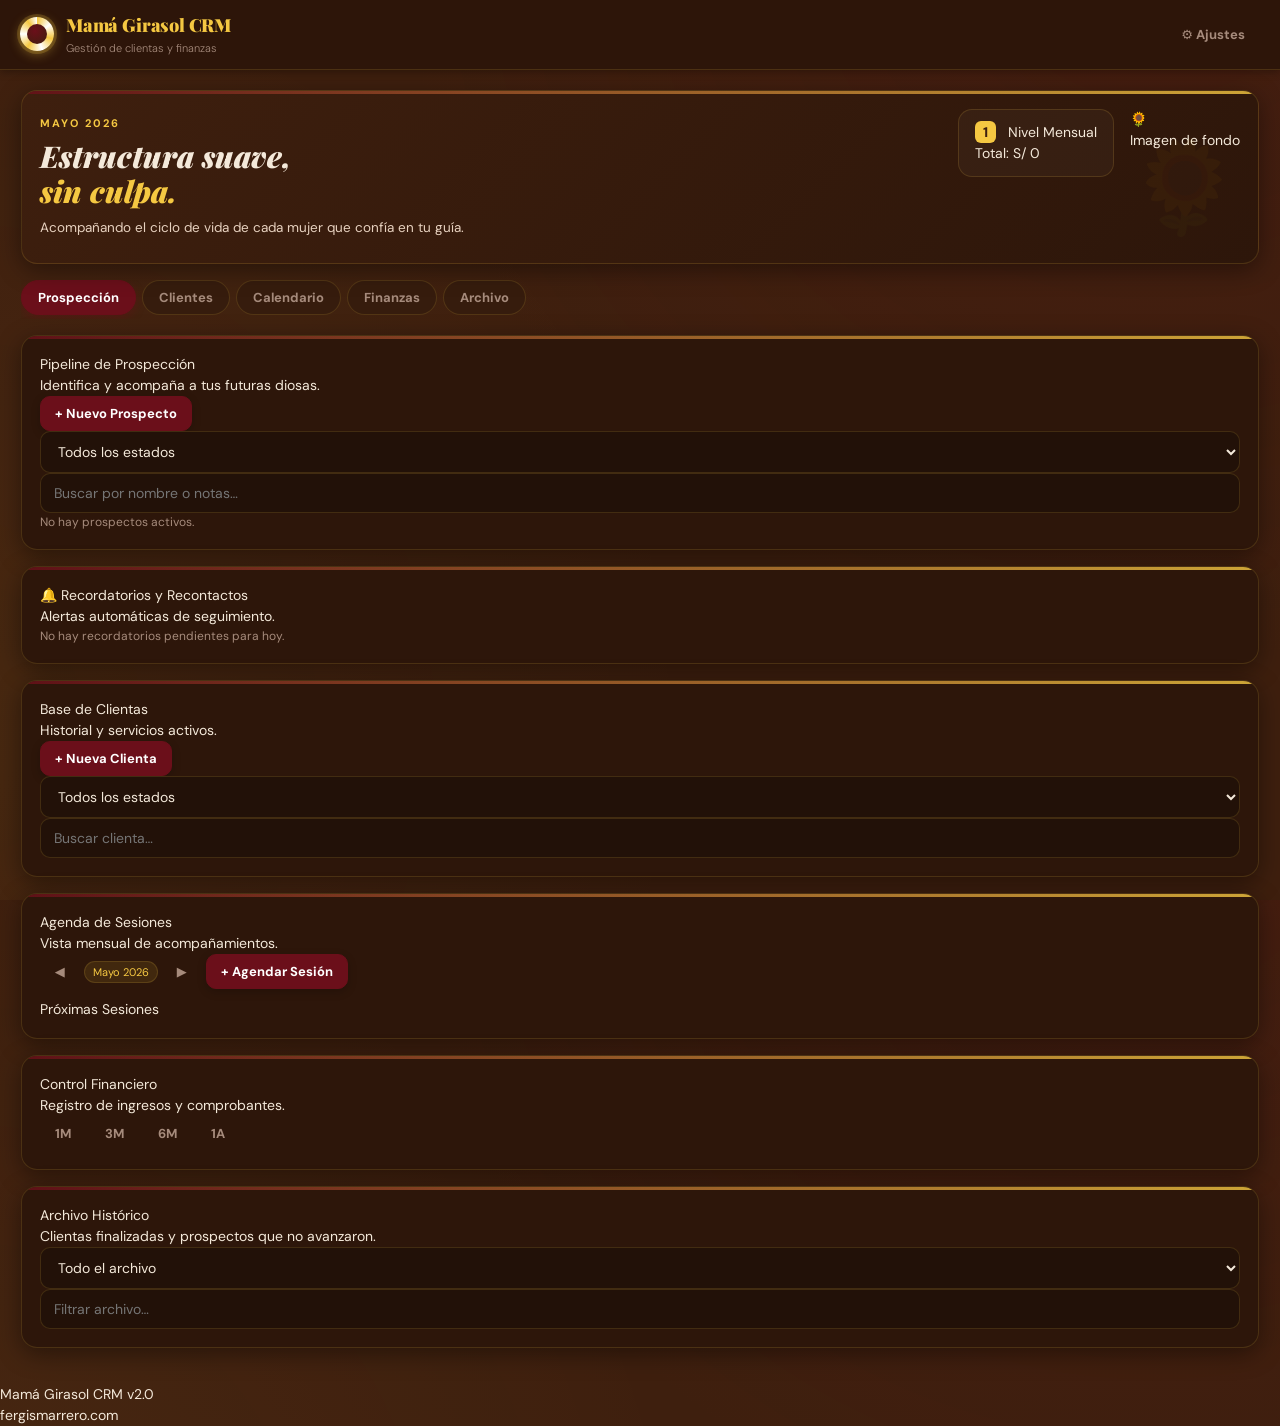
==== commit f963bd2f: "feat: implement Mamá Girasol CRM v2.0 structure and branding - Overhauled UI with new dark theme (Wi" ====
--- a/index.html
+++ b/index.html
@@ -3,8 +3,8 @@
 <head>
   <meta charset="utf-8" />
   <meta name="viewport" content="width=device-width,initial-scale=1" />
-  <meta name="theme-color" content="#F4C430" />
-  <title>Fergis Assistant 🌻</title>
+  <meta name="theme-color" content="#F5C842" />
+  <title>Mamá Girasol CRM 🌻</title>
   <link rel="manifest" href="./manifest.webmanifest" />
   <link rel="icon" href="./assets/favicon.png" sizes="32x32" />
   <link rel="apple-touch-icon" href="./assets/icon-192.png" />
@@ -18,211 +18,136 @@
       <div class="brand">
         <div class="orb"></div>
         <div class="brandText">
-          <div class="title">Fergis Assistant</div>
-          <div class="subtitle" id="subtitle">Local-first • Sync a Sheets (cuando lo activemos)</div>
+          <div class="title">Mamá Girasol CRM</div>
+          <div class="subtitle" id="subtitle">Gestión de clientas y finanzas</div>
         </div>
       </div>
       <div class="topActions">
-        <button class="btn ghost" id="btnSync" title="Sincronizar pestaña actual">⇡ Sync actual</button>
-        <button class="btn ghost" id="btnSheetPull" title="Traer pestaña actual desde Google Sheets">⇣ Traer actual</button>
-        <button class="btn ghost" id="btnSyncAll" title="Sincronizar todas las pestañas">⇡ Sync todo</button>
-        <button class="btn ghost" id="btnSheetPullAll" title="Traer todas las pestañas desde Google Sheets">⇣ Traer todo</button>
-        <button class="btn ghost" id="btnSettings" title="Ajustes">⚙</button>
+        <button class="btn ghost" id="btnSettings" title="Ajustes">⚙ Ajustes</button>
       </div>
     </header>
 
     <main class="main">
       <section class="card heroCard" id="heroCard">
-        <!-- Background image layers (shown when image is set) -->
         <div class="heroBgImage hidden" id="heroBgImage"></div>
         <div class="heroBgOverlay hidden" id="heroBgOverlay"></div>
 
         <div class="heroLeft">
-          <div class="heroKicker">HOY</div>
-          <h1 class="heroTitle" id="heroTitle" contenteditable="true" spellcheck="false" title="Haz clic para editar">Estructura suave,<br><em class="gold">sin culpa.</em></h1>
-          <div class="heroText" id="heroText" contenteditable="true" spellcheck="false" title="Haz clic para editar">
-            Aquí solo sumas pasos pequeños. Si te pausan los síntomas, lo registramos como dato, no como fallo.
+          <div class="heroKicker">MAYO 2026</div>
+          <h1 class="heroTitle" id="heroTitle" contenteditable="true">Estructura suave,<br><em class="gold">sin culpa.</em></h1>
+          <div class="heroText" id="heroText" contenteditable="true">
+            Acompañando el ciclo de vida de cada mujer que confía en tu guía.
           </div>
         </div>
-        <div class="heroRight" id="heroLevelDisplay">
-          <!-- Level display rendered by JS -->
+        <div class="heroRight" id="heroLevelDisplay"></div>
+
+        <div class="heroImageArea">
+          <input type="file" id="heroImageInput" accept="image/*" style="display:none" />
+          <div class="heroImagePlaceholder" id="heroImagePlaceholder">
+            <div class="heroImageIcon">🌻</div>
+            <div class="heroImageHint">Imagen de fondo</div>
+          </div>
         </div>
-
-        <!-- Image picker anchored to bottom of hero -->
-        <div class="heroImageArea" id="heroImageArea">
-          <input type="file" id="heroImageInput" accept="image/*" style="display:none" />
-          <div class="heroImagePlaceholder" id="heroImagePlaceholder" onclick="document.getElementById('heroImageInput').click()">
-            <div class="heroImageIcon">🌸</div>
-            <div class="heroImageHint">Imagen de fondo</div>
-          </div>
-          <img id="heroImagePreview" class="heroImagePreview hidden" alt="" />
-          <button class="heroImageRemove hidden" id="heroImageRemove">🗑 Quitar imagen</button>
-        </div>
       </section>
 
       <section class="tabsNav" id="tabsNav">
-        <button class="tabBtn active" data-tab="plan">Plan Girasol</button>
-        <button class="tabBtn" data-tab="contenido">Contenido de hoy</button>
-        <button class="tabBtn" data-tab="investigacion">Ideas / Investigación</button>
-        <button class="tabBtn" data-tab="clientes">Clientes y calendario</button>
-        <button class="tabBtn" data-tab="sesiones11">Sesiones 1:1</button>
-        <button class="tabBtn" data-tab="suscripcion">Suscripción - Diosa en Guía</button>
-        <button class="tabBtn" data-tab="lecturasPreguntas">Lecturas por preguntas</button>
+        <button class="tabBtn active" data-tab="prospeccion">Prospección</button>
+        <button class="tabBtn" data-tab="clientes">Clientes</button>
+        <button class="tabBtn" data-tab="calendario">Calendario</button>
         <button class="tabBtn" data-tab="finanzas">Finanzas</button>
         <button class="tabBtn" data-tab="archivo">Archivo</button>
       </section>
 
-      <section class="grid tabPanel active" data-panel="plan">
-        <section class="card fullSpan">
-          <div class="cardHead">
-            <div>
-              <div class="cardTitle">Plan Girasol</div>
-              <div class="cardSub">Espacio en blanco para que armes tu rutina de redes y ventas a tu manera.</div>
-            </div>
-            <div style="display:flex;gap:8px;align-items:center">
-              <button class="btn" id="btnAddPlanTask" title="Agregar tarea al plan">+ Tarea</button>
-            </div>
-          </div>
-          <div class="itemMeta" style="margin:-4px 0 10px">
-            🌻 Objetivo: presencia diaria → contenido 3x/semana → CTA → seguimiento.
-          </div>
-          <div id="planList" class="list"></div>
-        </section>
-
-      </section>
-
-      <section class="grid tabPanel contenidoGrid" data-panel="contenido">
-        <section class="card">
-          <div class="cardHead">
-            <div>
-              <div class="cardTitle">Contenido de hoy</div>
-              <div class="cardSub">Checklist de publicaciones. Lo de ayer se archiva solo.</div>
-              <div class="contentDateLine" id="contentDateLabel">Hoy</div>
-            </div>
-            <div style="display:flex;gap:8px;align-items:center">
-              <button class="btn" id="btnPickContentDate" title="Cambiar fecha de contenido">📅</button>
-              <button class="btn" id="btnUseContentTemplate" title="Cargar plantilla rápida">Usar plantilla</button>
-              <button class="btn" id="btnAddContentItem">+ Agregar</button>
-            </div>
-          </div>
-          <div id="contentTodoList" class="list"></div>
-          <div class="divider"></div>
-          <div class="cardFootActions">
-            <div class="itemMeta" id="contentTodoSummary">0/0 completadas</div>
-            <button class="btn" id="btnArchiveContentDay">Archivar día</button>
-          </div>
-        </section>
-
-        <section class="card">
-          <div class="cardHead">
-            <div>
-              <div class="cardTitle">Recordatorios / Pendientes</div>
-              <div class="cardSub">Notas accionables: seguimiento, ideas sueltas, cosas por hacer.</div>
-            </div>
-            <button class="btn" id="btnAddReminder">+ Recordatorio</button>
-          </div>
-          <div id="remindersList" class="list"></div>
-        </section>
-      </section>
-
-      <section class="grid tabPanel" data-panel="investigacion">
-        <section class="card fullSpan">
-          <div class="cardHead">
-            <div>
-              <div class="cardTitle">Ideas / Investigación</div>
-              <div class="cardSub">Captura rápido. Después lo conviertes en post/historia.</div>
-            </div>
-            <button class="btn" id="btnAddIdea">+ Idea</button>
-          </div>
-          <div id="ideasList" class="list"></div>
-        </section>
-      </section>
-
-      <section class="grid tabPanel clientsGrid" data-panel="clientes">
-        <section class="card">
-          <div class="cardHead">
-            <div>
-              <div class="cardTitle">Clientes</div>
-              <div class="cardSub">Seguimiento simple: estado + próximo paso.</div>
-            </div>
-            <button class="btn" id="btnAddClient">+ Cliente</button>
+      <!-- Panel Prospección -->
+      <section class="grid tabPanel active" data-panel="prospeccion">
+        <section class="card fullSpan">
+          <div class="cardHead">
+            <div>
+              <div class="cardTitle">Pipeline de Prospección</div>
+              <div class="cardSub">Identifica y acompaña a tus futuras diosas.</div>
+            </div>
+            <button class="btn primary" id="btnAddProspect">+ Nuevo Prospecto</button>
+          </div>
+          <div class="filters">
+            <select id="prospectFilter" class="input small">
+              <option value="all">Todos los estados</option>
+              <option value="Investigando">Investigando</option>
+              <option value="Lead">Lead</option>
+              <option value="Conversando">Conversando</option>
+              <option value="Exploratoria">Exploratoria</option>
+              <option value="Agendado">Agendado</option>
+              <option value="Pagó">Pagó</option>
+              <option value="No avanzó">No avanzó</option>
+            </select>
+            <input id="prospectSearch" class="input small" placeholder="Buscar por nombre o notas…" />
+          </div>
+          <div id="prospectsList" class="list"></div>
+        </section>
+
+        <section class="card fullSpan">
+          <div class="cardHead">
+            <div>
+              <div class="cardTitle">🔔 Recordatorios y Recontactos</div>
+              <div class="cardSub">Alertas automáticas de seguimiento.</div>
+            </div>
+          </div>
+          <div id="recontactRemindersList" class="list"></div>
+        </section>
+      </section>
+
+      <!-- Panel Clientes -->
+      <section class="grid tabPanel" data-panel="clientes">
+        <section class="card fullSpan">
+          <div class="cardHead">
+            <div>
+              <div class="cardTitle">Base de Clientas</div>
+              <div class="cardSub">Historial y servicios activos.</div>
+            </div>
+            <button class="btn primary" id="btnAddClient">+ Nueva Clienta</button>
           </div>
           <div class="filters">
             <select id="clientFilter" class="input small">
-              <option value="all">Todos</option>
-              <option value="lead">Lead</option>
-              <option value="chat">Conversando</option>
-              <option value="booked">Agendado</option>
-              <option value="paid">Pagó</option>
-              <option value="delivered">Entregado</option>
-              <option value="followup">Seguimiento</option>
+              <option value="all">Todos los estados</option>
+              <option value="Activa">Activa</option>
+              <option value="En pausa">En pausa</option>
+              <option value="Seguimiento">Seguimiento</option>
+              <option value="Finalizada">Finalizada</option>
             </select>
-            <select id="clientZodiacFilter" class="input small">
-              <option value="all">Todos los signos</option>
-              <option value="Aries">Aries</option>
-              <option value="Tauro">Tauro</option>
-              <option value="Géminis">Géminis</option>
-              <option value="Cáncer">Cáncer</option>
-              <option value="Leo">Leo</option>
-              <option value="Virgo">Virgo</option>
-              <option value="Libra">Libra</option>
-              <option value="Escorpio">Escorpio</option>
-              <option value="Sagitario">Sagitario</option>
-              <option value="Capricornio">Capricornio</option>
-              <option value="Acuario">Acuario</option>
-              <option value="Piscis">Piscis</option>
-            </select>
-            <input id="clientSearch" class="input small filterSearchRow" placeholder="Buscar…" />
-          </div>
-          <div id="clientsList" class="list clientsListWindow"></div>
-        </section>
-
-        <section class="card">
-          <div class="cardHead">
-            <div>
-              <div class="cardTitle">Próximos pasos</div>
-              <div class="cardSub">Selecciona cliente y registra lead, seguimiento u otras acciones.</div>
-            </div>
-            <button class="btn" id="btnAddNextStep">+ Paso</button>
-          </div>
-          <div class="filters">
-            <select id="nextStepClientFilter" class="input small"></select>
-            <input id="nextStepSearch" class="input small filterSearchRow" placeholder="Buscar cliente o paso…" />
-          </div>
-          <div id="nextStepsList" class="list nextStepsListWindow"></div>
-        </section>
-
-        <section class="card">
-          <div class="cardHead">
-            <div>
-              <div class="cardTitle">Calendario de sesiones</div>
-              <div class="cardSub">Programa con fecha y hora. Repeticiones semanales para suscripciones.</div>
+            <input id="clientSearch" class="input small" placeholder="Buscar clienta…" />
+          </div>
+          <div id="clientsList" class="list"></div>
+        </section>
+      </section>
+
+      <!-- Panel Calendario -->
+      <section class="grid tabPanel" data-panel="calendario">
+        <section class="card fullSpan">
+          <div class="cardHead">
+            <div>
+              <div class="cardTitle">Agenda de Sesiones</div>
+              <div class="cardSub">Vista mensual de acompañamientos.</div>
             </div>
             <div class="calHeadActions">
-              <button class="btn ghost" id="btnCalPrev" title="Mes anterior">◀</button>
-              <div class="pill" id="calMonthLabel">Mes</div>
-              <button class="btn ghost" id="btnCalNext" title="Mes siguiente">▶</button>
-              <button class="btn" id="btnAddBooking">+ Sesión</button>
+              <button class="btn ghost" id="btnCalPrev">◀</button>
+              <div class="pill" id="calMonthLabel">Mayo 2026</div>
+              <button class="btn ghost" id="btnCalNext">▶</button>
+              <button class="btn primary" id="btnAddBooking">+ Agendar Sesión</button>
             </div>
           </div>
           <div id="calendar" class="calendar"></div>
           <div class="divider"></div>
-          <div class="cardHead compact">
-            <div>
-              <div class="cardTitle">Próximas sesiones</div>
-              <div class="cardSub">Registro: tarot • astrología • suscripción</div>
-            </div>
-          </div>
-          <div id="bookingsList" class="list compactList bookingsListWindow"></div>
-        </section>
-      </section>
-
+          <div class="cardTitle">Próximas Sesiones</div>
+          <div id="bookingsList" class="list"></div>
+        </section>
+      </section>
+
+      <!-- Panel Finanzas -->
       <section class="grid tabPanel" data-panel="finanzas">
         <section class="card fullSpan">
           <div class="cardHead">
             <div>
-              <div class="cardTitle">Finanzas</div>
-              <div class="cardSub">Ingresos acumulados en soles y dólares por clientes.</div>
+              <div class="cardTitle">Control Financiero</div>
+              <div class="cardSub">Registro de ingresos y comprobantes.</div>
             </div>
             <div class="filters" id="financeRangeFilters">
               <button class="btn ghost active" data-range="1M">1M</button>
@@ -232,91 +157,37 @@
             </div>
           </div>
           <div class="financeTotals" id="financeTotals"></div>
-          <div id="financeChart" class="financeChart"></div>
-        </section>
-      </section>
-
+          <div id="financeChart" class="list"></div>
+        </section>
+      </section>
+
+      <!-- Panel Archivo -->
       <section class="grid tabPanel" data-panel="archivo">
         <section class="card fullSpan">
           <div class="cardHead">
             <div>
-              <div class="cardTitle">Archivo de sesiones</div>
-              <div class="cardSub">Aquí verás sesiones marcadas como hechas o canceladas.</div>
+              <div class="cardTitle">Archivo Histórico</div>
+              <div class="cardSub">Clientas finalizadas y prospectos que no avanzaron.</div>
             </div>
           </div>
           <div class="filters">
-            <select id="archiveTypeFilter" class="input small">
-              <option value="all">Todos los tipos</option>
-              <option value="tarot">Tarot</option>
-              <option value="astrologia">Astrología</option>
-              <option value="suscripcion">Suscripción</option>
+            <select id="archiveModuleFilter" class="input small">
+              <option value="all">Todo el archivo</option>
+              <option value="clientes">Clientas finalizadas</option>
+              <option value="prospectos">Prospectos no avanzados</option>
+              <option value="sesiones">Sesiones pasadas</option>
             </select>
-            <input id="archiveSearch" class="input small" placeholder="Filtrar por cliente o título…" />
-          </div>
-          <div id="archiveBookingsList" class="list"></div>
-        </section>
-      </section>
-
-      <section class="grid tabPanel" data-panel="suscripcion">
-        <section class="card fullSpan">
-          <div class="cardHead">
-            <div>
-              <div class="cardTitle">Suscripción - Diosa en Guía</div>
-              <div class="cardSub">Vista por año y mes, con seguimiento por tipo de suscripción.</div>
-            </div>
-            <button class="btn" id="btnAddSubscription">+ Registro</button>
-          </div>
-          <div class="subscriptionFilters">
-            <select id="subscriptionYear" class="input small"></select>
-            <select id="subscriptionMonth" class="input small"></select>
-          </div>
-          <div id="subscriptionBoards" class="subscriptionBoards"></div>
-        </section>
-      </section>
-
-      <section class="grid tabPanel" data-panel="sesiones11">
-        <section class="card fullSpan">
-          <div class="cardHead">
-            <div>
-              <div class="cardTitle">Sesiones 1:1</div>
-              <div class="cardSub">Registro mensual de sesiones individuales.</div>
-            </div>
-            <button class="btn" id="btnAddOneToOneSession">+ Sesión</button>
-          </div>
-          <div class="subscriptionFilters">
-            <select id="oneToOneYear" class="input small"></select>
-            <select id="oneToOneMonth" class="input small"></select>
-          </div>
-          <div id="oneToOneBoards" class="subscriptionBoards"></div>
-        </section>
-      </section>
-
-      <section class="grid tabPanel" data-panel="lecturasPreguntas">
-        <section class="card fullSpan">
-          <div class="cardHead">
-            <div>
-              <div class="cardTitle">Lecturas por preguntas</div>
-              <div class="cardSub">Registro mensual de lecturas por cantidad de preguntas.</div>
-            </div>
-            <button class="btn" id="btnAddQuestionReading">+ Lectura</button>
-          </div>
-          <div class="subscriptionFilters">
-            <select id="questionReadingsYear" class="input small"></select>
-            <select id="questionReadingsMonth" class="input small"></select>
-          </div>
-          <div id="questionReadingsBoard" class="subscriptionBoards"></div>
+            <input id="archiveSearch" class="input small" placeholder="Filtrar archivo…" />
+          </div>
+          <div id="archiveList" class="list"></div>
         </section>
       </section>
     </main>
 
     <footer class="footer">
-      <div class="footLeft">v0.1 • Local-first</div>
-      <div class="footRight" id="syncStatus">Sync: desactivado</div>
-      <div class="watermark" aria-label="Créditos">Powered by Carlos Herraz "El Papá Girasol"</div>
+      <div class="footLeft">Mamá Girasol CRM v2.0</div>
+      <div class="footRight">fergismarrero.com</div>
     </footer>
-    <div class="watermark" aria-label="Créditos">
-      Powered by Carlos Herraz "El Papá Girasol"
-    </div>
   </div>
 
   <!-- Modal -->
--- a/styles.css
+++ b/styles.css
@@ -1,43 +1,38 @@
-@import url('https://fonts.googleapis.com/css2?family=Playfair+Display:ital,wght@0,400;0,700;0,800;0,900;1,700;1,800;1,900&family=Lato:wght@300;400;700&display=swap');
+@import url('https://fonts.googleapis.com/css2?family=DM+Sans:ital,opsz,wght@0,9..40,100..1000;1,9..40,100..1000&family=Playfair+Display:ital,wght@0,400;0,700;0,800;0,900;1,700;1,800;1,900&display=swap');
 
 :root {
-  /* ── Paleta Fergis ── */
-  --butter:    #F6E7A6;
-  --girasol:   #F4C430;
-  --crema:     #F4E9DA;
+  /* ── Paleta Mamá Girasol (v2.0) ── */
+  --wine:      #6B0F1A;
+  --girasol:   #F5C842;
+  --cacao:     #3E1F0E;
+  --cacao-lt:  #4E2A14;
+  --cream:     #F4E9DA;
   --beige:     #E7D1BF;
-  --rosa-polvo:#D8A5A0;
-  --rosa-viejo:#C27B7B;
-  --terracota: #B85C4F;
-  --vino:      #7B1E23;
-  --oliva:     #9FA86B;
-  --lila:      #C9B6E4;
 
   /* ── UI tokens ── */
-  --bg:        #F4E9DA;
-  --bg2:       #EDE0CC;
-  --panel:     #FEFAF4;
-  --panel2:    #FAF3E8;
-  --text:      #3A2318;
-  --text2:     #5C3D2E;
-  --muted:     #9C7B6A;
-  --line:      rgba(122,65,45,.13);
-  --line2:     rgba(122,65,45,.07);
-  --primary:   #F4C430;
+  --bg:        var(--cacao);
+  --bg2:       var(--cacao-lt);
+  --panel:     #2D160A;
+  --panel2:    #361C0D;
+  --text:      var(--cream);
+  --text2:     var(--beige);
+  --muted:     #A68B7C;
+  --line:      rgba(245,200,66,.15);
+  --line2:     rgba(245,200,66,.08);
+  --primary:   var(--girasol);
   --primary-dk:#D4A020;
-  --accent:    #B85C4F;
-  --accent-lt: rgba(184,92,79,.12);
+  --accent:    var(--wine);
+  --accent-lt: rgba(107,15,26,.3);
   --ok:        #9FA86B;
   --ok-dk:     #6E7B45;
   --warn:      #D4A020;
-  --lila-lt:   rgba(201,182,228,.25);
-  --shadow-sm: 0 2px 8px rgba(58,35,24,.08);
-  --shadow:    0 6px 24px rgba(58,35,24,.12);
-  --shadow-lg: 0 12px 40px rgba(58,35,24,.16);
+  --shadow-sm: 0 2px 8px rgba(0,0,0,.3);
+  --shadow:    0 6px 24px rgba(0,0,0,.4);
+  --shadow-lg: 0 12px 40px rgba(0,0,0,.5);
   --r:         16px;
   --r-sm:      10px;
-  --font-display: 'Playfair Display', Georgia, serif;
-  --font-body:    'Lato', system-ui, sans-serif;
+  --font-display: 'Playfair Display', Georgia, serif; /* Using Playfair as Carelia fallback */
+  --font-body:    'DM Sans', system-ui, sans-serif;
 }
 
 /* ══════════════════════════════════
@@ -52,8 +47,8 @@
   color: var(--text);
   background: var(--bg);
   background-image:
-    radial-gradient(ellipse 900px 600px at 90% -10%, rgba(244,196,48,.18) 0%, transparent 70%),
-    radial-gradient(ellipse 600px 400px at -5% 80%, rgba(201,182,228,.20) 0%, transparent 65%);
+    radial-gradient(circle at 90% -10%, rgba(107,15,26,.15) 0%, transparent 50%),
+    radial-gradient(circle at -5% 80%, rgba(245,200,66,.05) 0%, transparent 50%);
   -webkit-font-smoothing: antialiased;
 }
 
@@ -69,47 +64,34 @@
   position: sticky; top: 0; z-index: 20;
   display: flex; align-items: center; justify-content: space-between;
   padding: 12px 20px;
-  background: rgba(254,250,244,.92);
+  background: rgba(45, 22, 10, 0.95);
   backdrop-filter: blur(16px);
   border-bottom: 1px solid var(--line);
   box-shadow: var(--shadow-sm);
 }
 .brand { display: flex; align-items: center; gap: 12px; }
 
-/* Sunflower orb */
 .orb {
   width: 34px; height: 34px; border-radius: 50%; flex-shrink: 0;
-  background: conic-gradient(from 0deg,
-    #F4C430 0%  15%,
-    #F6E7A6 15% 22%,
-    #F4C430 22% 37%,
-    #F6E7A6 37% 44%,
-    #F4C430 44% 59%,
-    #F6E7A6 59% 66%,
-    #F4C430 66% 81%,
-    #F6E7A6 81% 88%,
-    #F4C430 88% 100%
-  );
-  box-shadow: 0 0 0 3px rgba(123,92,46,.25), 0 3px 12px rgba(244,196,48,.4);
+  background: conic-gradient(from 0deg, var(--girasol) 0%, #FFF 15%, var(--girasol) 30%, #FFF 45%, var(--girasol) 60%, #FFF 75%, var(--girasol) 90%, #FFF 100%);
+  box-shadow: 0 0 0 3px rgba(245,200,66,.2), 0 3px 12px rgba(245,200,66,.4);
   position: relative;
   animation: orb-spin 40s linear infinite;
 }
 .orb::after {
   content: ''; position: absolute; inset: 7px;
   border-radius: 50%;
-  background: radial-gradient(circle at 40% 35%, #6B3D1A, #3A2318);
-  box-shadow: inset 0 1px 4px rgba(0,0,0,.3);
+  background: radial-gradient(circle at 40% 35%, var(--wine), #3E1F0E);
 }
 @keyframes orb-spin { to { transform: rotate(360deg); } }
 
 .title {
   font-family: var(--font-display);
   font-weight: 900; font-size: 18px;
-  color: var(--text);
+  color: var(--girasol);
   letter-spacing: -.01em;
 }
 .subtitle { font-size: 11px; color: var(--muted); margin-top: 1px; font-weight: 300; }
-.topActions { display: flex; gap: 6px; flex-wrap: wrap; }
 
 /* ══════════════════════════════════
    MAIN CONTENT
@@ -136,71 +118,49 @@
 .card::before {
   content: '';
   position: absolute; top: 0; left: 0; right: 0; height: 3px;
-  background: linear-gradient(90deg, var(--girasol), var(--rosa-polvo), var(--lila));
-  opacity: .6;
-  border-radius: var(--r) var(--r) 0 0;
+  background: linear-gradient(90deg, var(--wine), var(--girasol));
+  opacity: .8;
 }
 
 /* ── HERO CARD ── */
 .heroCard {
   display: flex; gap: 16px; align-items: stretch;
   justify-content: space-between;
-  background: linear-gradient(135deg, #FFF8EC 0%, var(--crema) 100%);
-  border-color: rgba(244,196,48,.35);
-  padding-bottom: 42px;
-}
-.heroCard::before { opacity: 1; }
+  background: linear-gradient(135deg, #3E1F0E 0%, #2D160A 100%);
+  border-color: var(--line);
+}
 .heroCard::after {
   content: '🌻';
   position: absolute; right: 18px; bottom: 8px;
-  font-size: 90px; opacity: .06;
-  pointer-events: none; user-select: none; line-height: 1;
+  font-size: 90px; opacity: .04;
+  pointer-events: none; user-select: none;
 }
 .heroLeft { flex: 1; min-width: 260px; padding: 6px 0; }
 .heroKicker {
   font-size: 11px; font-weight: 700;
-  color: var(--terracota); letter-spacing: .18em;
+  color: var(--girasol); letter-spacing: .18em;
   text-transform: uppercase;
-}
-/* Gold italic accent — wrap a word or line in <em class="gold"> inside heroTitle */
-.heroTitle .gold {
-  color: var(--girasol);
-  font-style: italic;
-}
-.heroCard.has-bg-image .heroTitle .gold {
-  color: #F4C430;
-  text-shadow: 0 1px 12px rgba(244,196,48,.4);
 }
 .heroTitle {
   font-family: var(--font-display);
   font-size: 30px; font-weight: 900; font-style: italic;
-  color: var(--text); margin: 8px 0 10px; line-height: 1.15;
-  letter-spacing: -.02em;
-}
-/* When bg image is active, make the title pop like the reference — dark + bold */
-.heroCard.has-bg-image .heroTitle {
-  color: #2A1508;
-  text-shadow: 0 1px 8px rgba(254,250,244,.6);
-}
-.heroText { color: var(--muted); line-height: 1.55; font-size: 13.5px; }
-.heroRight {
-  display: flex; gap: 10px; flex-wrap: wrap;
-  align-items: stretch; justify-content: flex-end;
-}
+  color: var(--cream); margin: 8px 0 10px; line-height: 1.15;
+}
+.heroTitle .gold { color: var(--girasol); }
+.heroText { color: var(--text2); line-height: 1.55; font-size: 13.5px; }
 
 /* ── METRIC TILES ── */
 .metric {
   min-width: 148px;
-  background: linear-gradient(160deg, #FFFBF0, #FDF4DE);
-  border: 1px solid rgba(244,196,48,.3);
+  background: rgba(255,255,255,.03);
+  border: 1px solid var(--line);
   border-radius: 12px; padding: 12px 14px;
-  box-shadow: var(--shadow-sm);
-}
-.metricLabel { font-size: 11px; color: var(--muted); font-weight: 700; letter-spacing: .05em; text-transform: uppercase; }
+}
+.metricLabel { font-size: 11px; color: var(--muted); font-weight: 700; text-transform: uppercase; }
 .metricValue {
   font-family: var(--font-display);
   font-size: 22px; font-weight: 800;
-  color: var(--text); margin-top: 4px;
+  color: var(--girasol); margin-top: 4px;
 }
 
 /* ══════════════════════════════════
@@ -210,8 +170,6 @@
   margin-top: 16px;
   display: flex; gap: 6px; flex-wrap: nowrap;
   overflow-x: auto; padding-bottom: 4px;
-  scrollbar-width: thin;
-  scrollbar-color: var(--line) transparent;
 }
 .tabBtn {
   border: 1px solid var(--line);
@@ -219,13 +177,12 @@
   padding: 8px 16px; border-radius: 999px;
   cursor: pointer; font-family: var(--font-body);
   font-weight: 700; font-size: 13px; white-space: nowrap;
-  transition: background .15s, color .15s, border-color .15s, box-shadow .15s;
-}
-.tabBtn:hover { background: var(--butter); color: var(--text2); border-color: rgba(244,196,48,.5); }
+}
+.tabBtn:hover { background: var(--accent-lt); color: var(--cream); }
 .tabBtn.active {
-  background: var(--girasol); color: var(--text);
-  border-color: var(--primary-dk);
-  box-shadow: 0 3px 10px rgba(244,196,48,.4);
+  background: var(--wine); color: #FFF;
+  border-color: var(--wine);
+  box-shadow: 0 3px 10px rgba(107,15,26,.4);
 }
 
 /* ══════════════════════════════════
@@ -233,545 +190,121 @@
 ══════════════════════════════════ */
 .tabPanel { display: none; }
 .tabPanel.active { display: grid; }
-.grid.tabPanel { display: none; }
-.grid.tabPanel.active { display: grid; }
+.grid { margin-top: 16px; display: grid; grid-template-columns: 1fr 1fr; gap: 16px; }
 .fullSpan { grid-column: 1 / -1; }
-.grid {
-  margin-top: 16px; display: grid;
-  grid-template-columns: 1fr 1fr; gap: 16px;
-}
-.contenidoGrid { grid-template-columns: minmax(520px, 1.35fr) minmax(300px, .95fr); }
-.clientsGrid { grid-template-columns: minmax(280px,1fr) minmax(280px,1fr) minmax(400px,1.35fr); }
-@media (max-width: 940px) {
-  .grid { grid-template-columns: 1fr; }
-  .clientsGrid { grid-template-columns: 1fr; }
-  .heroCard { flex-direction: column; }
-  .heroRight { justify-content: flex-start; }
-  .contenidoGrid { grid-template-columns: 1fr; }
-}
-
-/* ══════════════════════════════════
-   CARD INTERNALS
-══════════════════════════════════ */
-.cardHead {
-  display: flex; align-items: flex-start; justify-content: space-between;
-  gap: 10px; margin-bottom: 12px;
-}
-.cardHead.compact { margin-bottom: 8px; }
-.cardTitle {
-  font-family: var(--font-display);
-  font-weight: 900; font-size: 16px; color: var(--text);
-}
-.cardSub { font-size: 12px; color: var(--muted); margin-top: 3px; }
-.contentDateLine { font-size: 12px; color: var(--terracota); margin-top: 5px; font-weight: 700; }
-.divider { border: none; border-top: 1px solid var(--line); margin: 10px 0; }
-.cardFootActions { display: flex; align-items: center; justify-content: space-between; }
 
 /* ══════════════════════════════════
    LIST ITEMS
 ══════════════════════════════════ */
 .list { display: flex; flex-direction: column; gap: 8px; }
-.compactList .item { padding: 10px 12px; }
 .item {
   border: 1px solid var(--line); background: var(--panel2);
   border-radius: 12px; padding: 12px 14px;
   display: flex; gap: 10px; align-items: flex-start; justify-content: space-between;
-  transition: box-shadow .12s, border-color .12s;
-}
-.item:hover { border-color: rgba(244,196,48,.35); box-shadow: 0 3px 12px rgba(58,35,24,.08); }
-.itemLeft { display: flex; gap: 10px; align-items: flex-start; }
-.itemTitle { font-weight: 700; margin-bottom: 4px; font-size: 13.5px; color: var(--text); }
-.itemMeta { font-size: 12px; color: var(--muted); line-height: 1.4; }
-.sectionBlock { margin-bottom: 12px; }
-.sectionBlock:last-child { margin-bottom: 0; }
-.sectionTitle {
-  font-weight: 800;
-  color: var(--text2);
-  margin: 6px 2px 8px;
-}
-.planAssigneeGrid {
-  display: grid;
-  grid-template-columns: repeat(3, minmax(0, 1fr));
-  gap: 12px;
-}
-.planAssigneeGrid .sectionBlock { margin-bottom: 0; }
-
-@media (max-width: 900px){
-  .planAssigneeGrid { grid-template-columns: 1fr; }
-}
+}
+.itemTitle { font-weight: 700; margin-bottom: 4px; font-size: 13.5px; color: var(--cream); }
+.itemMeta { font-size: 12px; color: var(--muted); }
 
 /* ══════════════════════════════════
    PILLS & BADGES
 ══════════════════════════════════ */
 .pill {
   display: inline-flex; align-items: center; gap: 5px;
-  font-size: 12px; color: var(--muted);
-  padding: 4px 12px; border-radius: 999px;
-  border: 1px solid var(--line); background: var(--panel2);
-}
-.pill.mini { padding: 2px 8px; font-size: 11px; }
-
+  font-size: 11px; color: var(--girasol);
+  padding: 2px 8px; border-radius: 999px;
+  border: 1px solid var(--line); background: rgba(245,200,66,.1);
+}
 .badge {
   font-size: 11px; font-weight: 800;
   padding: 3px 10px; border-radius: 999px; border: 1px solid var(--line);
 }
-.badge.tiny { font-size: 10px; padding: 2px 8px; }
-.badge.ok { color: #3B5015; background: rgba(159,168,107,.25); border-color: rgba(110,123,69,.45); }
-.badge.warn { color: #6B4200; background: rgba(244,196,48,.25); border-color: rgba(212,160,32,.50); }
-.badge.neutral { color: var(--text2); background: rgba(201,182,228,.25); border-color: rgba(160,140,190,.35); }
-.badge.danger { color: var(--vino); background: rgba(123,30,35,.10); border-color: rgba(184,92,79,.35); }
+.badge.danger { color: #FF9999; background: rgba(107,15,26,.3); border-color: var(--wine); }
 
 /* ══════════════════════════════════
    BUTTONS
 ══════════════════════════════════ */
 .btn {
-  border: 1px solid var(--line); background: var(--panel);
-  color: var(--text); padding: 8px 14px; border-radius: var(--r-sm);
+  border: 1px solid var(--line); background: var(--panel2);
+  color: var(--cream); padding: 8px 14px; border-radius: var(--r-sm);
   cursor: pointer; font-family: var(--font-body); font-size: 13px; font-weight: 700;
-  transition: transform .08s, background .15s, border-color .15s, box-shadow .15s;
-  user-select: none; white-space: nowrap;
-}
-.btn:hover { background: var(--butter); border-color: rgba(244,196,48,.5); box-shadow: var(--shadow-sm); }
-.btn:active { transform: translateY(1px); }
+}
+.btn:hover { background: var(--bg2); border-color: var(--girasol); }
 .btn.primary {
-  background: var(--girasol); border-color: var(--primary-dk); color: var(--text);
-  box-shadow: 0 3px 10px rgba(244,196,48,.35);
-}
-.btn.primary:hover { background: #e6b820; }
-.btn.warn { background: rgba(184,92,79,.12); border-color: rgba(184,92,79,.4); color: var(--terracota); }
-.btn.ghost { background: transparent; color: var(--muted); }
-.btn.ghost:hover { background: rgba(122,65,45,.06); color: var(--text); }
-.btn:disabled { opacity: .4; cursor: not-allowed; }
-.btn.tiny { padding: 4px 9px; font-size: 12px; }
+  background: var(--wine); border-color: var(--wine); color: #FFF;
+  box-shadow: 0 3px 10px rgba(0,0,0,.2);
+}
+.btn.primary:hover { background: #8B1A25; }
+.btn.ghost { background: transparent; color: var(--muted); border-color: transparent; }
+.btn.ghost:hover { color: var(--cream); background: rgba(255,255,255,.05); }
 
 /* ══════════════════════════════════
    INPUTS
 ══════════════════════════════════ */
 .input {
-  width: 100%; border: 1px solid var(--line); background: #FEFAF4;
-  color: var(--text); padding: 10px 13px; border-radius: var(--r-sm);
+  width: 100%; border: 1px solid var(--line); background: #221108;
+  color: var(--cream); padding: 10px 13px; border-radius: var(--r-sm);
   outline: none; font-family: var(--font-body); font-size: 14px;
-  transition: border-color .15s, box-shadow .15s;
-}
-.input:focus { border-color: rgba(244,196,48,.6); box-shadow: 0 0 0 3px rgba(244,196,48,.15); }
-.input::placeholder { color: var(--muted); }
-.input.small { padding: 7px 10px; font-size: 13px; }
-.label { font-size: 12px; color: var(--muted); font-weight: 700; letter-spacing: .02em; }
+}
+.input:focus { border-color: var(--girasol); box-shadow: 0 0 0 3px rgba(245,200,66,.15); }
+.label { font-size: 12px; color: var(--muted); font-weight: 700; }
 .row { display: flex; flex-direction: column; gap: 6px; margin-top: 12px; }
 
-select.input option,
-select.input optgroup { color: var(--text); background: #FDF8F0; }
-
-.filters { display: flex; gap: 8px; margin-bottom: 12px; flex-wrap: wrap; }
-.filters .input.small { flex: 1; }
-.filters select.input.small { flex: 0 0 160px; }
-.filters .filterSearchRow { flex: 1 1 100%; min-width: 0; }
-.clientsListWindow {
-  max-height: 640px;
-  overflow-y: auto;
-  padding-right: 4px;
-}
-.nextStepsListWindow {
-  max-height: 700px;
-  overflow-y: auto;
-  padding-right: 4px;
-}
-.bookingsListWindow {
-  max-height: 820px;
-  overflow-y: auto;
-  padding-right: 4px;
-}
-
 /* ══════════════════════════════════
    CALENDAR
 ══════════════════════════════════ */
-.calHeadActions { display: flex; gap: 8px; align-items: center; flex-wrap: wrap; }
-.calendar { display: grid; grid-template-columns: repeat(7, minmax(0,1fr)); gap: 6px; margin-top: 10px; }
-.calDow {
-  font-size: 11px; text-align: center; padding: 6px 0;
-  color: var(--muted); font-weight: 700; text-transform: uppercase; letter-spacing: .05em;
-}
+.calendar { margin-top: 10px; }
 .calCell {
   border: 1px solid var(--line); border-radius: 12px;
-  min-height: 76px; min-width: 0; padding: 8px;
-  position: relative; cursor: pointer; background: var(--panel2);
-  transition: background .12s, border-color .12s;
-}
-.calCell:hover { background: var(--butter); border-color: rgba(244,196,48,.4); }
-.calCell.muted { opacity: .4; }
-.calToday { outline: 2px solid rgba(244,196,48,.7); outline-offset: -2px; }
-.calNum { font-weight: 700; font-size: 12px; color: var(--text2); }
-.calMeta { margin-top: 6px; font-size: 11px; display: flex; gap: 4px; flex-wrap: wrap; align-items: center; }
-.calClientChip {
-  max-width: 100%; display: inline-flex; align-items: center;
-  padding: 2px 7px; border-radius: 999px; font-size: 11px; line-height: 1.2;
-  border: 1px solid rgba(244,196,48,.35); background: rgba(244,196,48,.15); color: var(--text2);
-  white-space: nowrap; overflow: hidden; text-overflow: ellipsis;
-}
-.calClientChip.alt { background: rgba(159,168,107,.2); color: var(--ok-dk); border-color: rgba(110,123,69,.3); }
-.calClientChip.neutral { background: rgba(201,182,228,.25); color: #5A4870; border-color: rgba(160,140,190,.3); }
-.dot { width: 7px; height: 7px; border-radius: 999px; background: var(--girasol); display: inline-block; }
-.dot.alt { background: var(--oliva); }
-.dot.neutral { background: var(--lila); }
-.dot.z-fire { box-shadow: 0 0 0 2px rgba(184,92,79,0.3) inset; }
-.dot.z-earth { box-shadow: 0 0 0 2px rgba(159,168,107,0.3) inset; }
-.dot.z-air { box-shadow: 0 0 0 2px rgba(201,182,228,0.3) inset; }
-.dot.z-water { box-shadow: 0 0 0 2px rgba(122,65,45,0.2) inset; }
-.calClientChip.z-fire { box-shadow: 0 0 0 1px rgba(184,92,79,0.4) inset; }
-.calClientChip.z-earth { box-shadow: 0 0 0 1px rgba(159,168,107,0.4) inset; }
-.calClientChip.z-air { box-shadow: 0 0 0 1px rgba(201,182,228,0.4) inset; }
-.calClientChip.z-water { box-shadow: 0 0 0 1px rgba(122,65,45,0.3) inset; }
-
-/* ══════════════════════════════════
-   BOOKING ROWS
-══════════════════════════════════ */
-.bookingMain { display: flex; flex-direction: column; gap: 2px; }
-.bookingWhen { font-size: 13px; font-weight: 700; color: var(--text); }
-.bookingSub { font-size: 11px; color: var(--muted); }
-.bookingRight { display: flex; gap: 10px; align-items: flex-start; }
-.bookingTags { display: flex; flex-direction: column; gap: 5px; align-items: flex-end; }
-.bookingActions { display: flex; gap: 6px; align-items: center; }
-
-/* ══════════════════════════════════
-   HELPERS
-══════════════════════════════════ */
-.grid2 { display: grid; grid-template-columns: 1fr 1fr; gap: 14px; }
-@media (max-width: 900px) { .grid2 { grid-template-columns: 1fr; } }
-.item.compact { padding: 10px 12px; }
-.item.compact .itemTitle { font-size: 13px; }
-.remDone { opacity: .5; text-decoration: line-through; }
-
-/* ══════════════════════════════════
-   SESSION / TIMER
-══════════════════════════════════ */
-.sessionBox { display: flex; flex-direction: column; gap: 8px; }
-.timer {
-  margin-top: 8px; border: 1px solid var(--line); border-radius: 12px;
-  padding: 10px 14px; display: flex; align-items: center; gap: 12px;
-  background: var(--panel2);
-}
-.timerDisplay {
-  font-family: var(--font-display);
-  font-size: 22px; font-weight: 700; color: var(--text); letter-spacing: .04em;
-}
-.timerActions { display: flex; gap: 8px; }
-
-/* ══════════════════════════════════
-   FOOTER
-══════════════════════════════════ */
-.footer {
-  padding: 12px 20px;
-  border-top: 1px solid var(--line);
-  background: rgba(254,250,244,.9);
-  display: grid;
-  grid-template-columns: 1fr auto;
-  align-items: center;
-  gap: 8px 14px;
-  color: var(--muted);
-  font-size: 12px;
-  letter-spacing: .02em;
-}
-
-.watermark {
-  grid-column: 1 / -1;
-  text-align: center;
-  color: var(--text2);
-  font-size: 12px;
-  font-weight: 700;
-  letter-spacing: .04em;
-}
-
-.watermark {
-  text-align: center;
-  padding: 8px 20px 16px;
-  color: color-mix(in srgb, var(--muted) 78%, #fff 22%);
-  font-size: 11px;
-  letter-spacing: .08em;
-  text-transform: uppercase;
-  opacity: .9;
-}
+  min-height: 76px; padding: 8px; background: var(--panel2);
+}
+.calCell:hover { background: var(--bg2); }
 
 /* ══════════════════════════════════
    MODAL
 ══════════════════════════════════ */
 .overlay {
   position: fixed; inset: 0;
-  background: rgba(58,35,24,.45);
-  backdrop-filter: blur(4px);
+  background: rgba(0,0,0,.7); backdrop-filter: blur(4px);
   display: flex; align-items: center; justify-content: center;
   padding: 16px; z-index: 50;
 }
 .overlay.hidden { display: none; }
 .modal {
-  width: min(640px, 96vw); max-height: min(85vh, 840px);
+  width: min(640px, 96vw); max-height: 90vh;
   overflow: hidden; border-radius: 20px;
-  border: 1px solid rgba(244,196,48,.25);
+  border: 1px solid var(--line);
   background: var(--panel); box-shadow: var(--shadow-lg);
   display: flex; flex-direction: column;
 }
-.modal.modal-sm { width: min(520px, 96vw); }
-.modal.modal-md { width: min(700px, 96vw); }
-.modal.modal-lg { width: min(1100px, 95vw); max-height: 92vh; }
-
-.modal.modal-session .modalBody { padding: 16px 20px; }
-.sessTop { display: flex; align-items: flex-start; justify-content: space-between; gap: 14px; }
-.sessTitle { min-width: 0; }
-.sessName { font-family: var(--font-display); font-weight: 900; font-size: 20px; }
-.sessPills { margin-top: 6px; display: flex; gap: 8px; flex-wrap: wrap; }
-.sessWhen { margin-top: 8px; color: var(--muted); font-size: 12px; }
-.sessBadges { display: flex; gap: 8px; align-items: center; flex-wrap: wrap; }
-.sessGrid { display: flex; flex-direction: column; gap: 14px; }
-.sessTextarea { min-height: 200px; resize: vertical; }
-.sessActions { display: flex; gap: 10px; flex-wrap: wrap; }
-.sessHistoryViewer { max-height: 260px; overflow: auto; display: flex; flex-direction: column; gap: 10px; padding-right: 4px; }
-.sessHistoryCard { border: 1px solid var(--line); border-radius: 12px; padding: 10px; background: var(--panel2); }
-.sessHistoryHead { display: flex; align-items: center; justify-content: space-between; gap: 8px; margin-bottom: 8px; }
-.sessHistoryHeadMeta { display: flex; flex-direction: column; gap: 6px; min-width: 0; }
-.sessHistoryBody { display: flex; flex-direction: column; gap: 10px; font-size: 13px; line-height: 1.5; }
-
 .modalHead {
   display: flex; align-items: center; justify-content: space-between;
-  padding: 14px 18px; border-bottom: 1px solid var(--line); flex-shrink: 0;
-  background: linear-gradient(90deg, rgba(244,196,48,.08), transparent);
-}
-.modalTitle { font-family: var(--font-display); font-weight: 900; font-size: 17px; color: var(--text); }
-.modalBody { padding: 16px 18px; overflow-y: auto; flex: 1 1 auto; min-height: 180px; }
+  padding: 14px 18px; border-bottom: 1px solid var(--line);
+}
+.modalTitle { font-family: var(--font-display); font-weight: 900; font-size: 17px; color: var(--girasol); }
+.modalBody { padding: 16px 18px; overflow-y: auto; flex: 1; }
 .modalFoot {
   padding: 14px 18px; border-top: 1px solid var(--line);
   display: flex; gap: 8px; justify-content: flex-end;
-  flex-shrink: 0; background: var(--panel2);
-}
-
-/* ══════════════════════════════════
-   SUBSCRIPTION / SESSIONS TABLES
-══════════════════════════════════ */
-.subscriptionFilters { display: flex; gap: 8px; margin-bottom: 14px; flex-wrap: wrap; }
-.subscriptionFilters .input { max-width: 180px; }
-.subscriptionBoards { display: flex; flex-direction: column; gap: 16px; }
-.subBoard { border: 1px solid var(--line); border-radius: var(--r); background: var(--panel2); padding: 14px; }
-.subBoard h4 { font-family: var(--font-display); font-size: 20px; font-weight: 900; color: var(--text); margin: 0 0 10px; }
-.subTableWrap { overflow: auto; }
-.subTable { width: 100%; border-collapse: collapse; min-width: 900px; }
-.subTable th, .subTable td { border: 1px solid var(--line); padding: 9px 10px; font-size: 13px; text-align: left; vertical-align: middle; }
-.subTable th { font-size: 11px; color: var(--muted); font-weight: 700; text-transform: uppercase; letter-spacing: .05em; background: rgba(244,196,48,.07); }
-.subTable tfoot td { font-weight: 800; color: var(--terracota); font-family: var(--font-display); }
-.subImg { width: 42px; height: 42px; object-fit: cover; border-radius: 8px; border: 1px solid var(--line); }
-.subEmpty { font-size: 12px; color: var(--muted); }
-
-/* ══════════════════════════════════
-   FINANCES
-══════════════════════════════════ */
-.financeMiniCard { margin-top: 10px; border: 1px solid var(--line); border-radius: 12px; background: var(--panel2); padding: 10px 14px; }
-.financeTotals { display: grid; grid-template-columns: repeat(auto-fit, minmax(160px,1fr)); gap: 10px; margin-bottom: 14px; }
-.financeChart { border: 1px solid var(--line); border-radius: var(--r); background: var(--panel2); padding: 12px; }
-.financeSvg { width: 100%; height: auto; display: block; }
-.chartGrid { stroke: rgba(122,65,45,.12); stroke-width: 1; }
-.chartLine { fill: none; stroke-width: 3; stroke-linecap: round; stroke-linejoin: round; }
-.chartLine.soles { stroke: var(--girasol); }
-.chartLine.dolares { stroke: var(--rosa-viejo); }
-.chartLabel { fill: var(--muted); font-size: 10px; }
-.chartDot { stroke-width: 1.5; }
-.chartDot.soles { fill: var(--girasol); stroke: var(--girasol); }
-.chartDot.dolares { fill: var(--rosa-viejo); stroke: var(--rosa-viejo); }
-.financeLegend { display: flex; gap: 14px; margin-top: 10px; font-size: 12px; color: var(--muted); }
-.legendDot { display: inline-block; width: 9px; height: 9px; border-radius: 999px; margin-right: 5px; vertical-align: middle; }
-.legendDot.soles { background: var(--girasol); }
-.legendDot.dolares { background: var(--rosa-viejo); }
-
-/* ══════════════════════════════════
-   LEVEL DISPLAY (GAMIFY)
-══════════════════════════════════ */
+  background: var(--panel2);
+}
+
+.hidden { display: none !important; }
+.toast {
+  position: fixed; bottom: 20px; left: 50%; transform: translateX(-50%);
+  background: var(--wine); color: #FFF; padding: 10px 20px; border-radius: 999px;
+  box-shadow: var(--shadow); z-index: 100; font-weight: 700;
+}
+
 .level-display {
-  display: flex; align-items: center; gap: 14px;
-  padding: 12px 16px;
-  background: linear-gradient(135deg, #FFFBF0, #FDF4DE);
-  border-radius: 14px; border: 1px solid rgba(244,196,48,.3); min-width: 250px;
-  transition: border-color .4s, background .4s;
-}
-.level-display.max-level { border-color: rgba(244,196,48,.7); background: linear-gradient(135deg, #FFF5D0, #FAEEC0); }
-.level-svg-wrap {
-  width: 52px; height: 52px; flex-shrink: 0;
-  display: flex; align-items: center; justify-content: center;
-  filter: drop-shadow(0 2px 6px rgba(58,35,24,.2));
-}
-.level-svg-wrap svg { width: 52px; height: 52px; }
-.level-svg-wrap.max-glow {
-  filter: drop-shadow(0 0 10px rgba(244,196,48,.8)) drop-shadow(0 2px 6px rgba(58,35,24,.2));
-  animation: sunflower-pulse 2.5s ease-in-out infinite;
-}
-@keyframes sunflower-pulse {
-  0%,100% { filter: drop-shadow(0 0 7px rgba(244,196,48,.6)) drop-shadow(0 2px 6px rgba(58,35,24,.2)); }
-  50%      { filter: drop-shadow(0 0 16px rgba(244,196,48,1)) drop-shadow(0 2px 8px rgba(58,35,24,.2)); }
-}
-.level-info { display: flex; flex-direction: column; gap: 5px; min-width: 0; }
-.level-header { display: flex; align-items: center; gap: 7px; }
+  background: rgba(255,255,255,.03); border: 1px solid var(--line);
+  padding: 12px 16px; border-radius: 14px;
+}
 .level-badge-num {
-  font-size: 11px; font-weight: 800;
-  background: linear-gradient(135deg, var(--girasol), var(--terracota));
-  color: #fff; border-radius: 6px; padding: 1px 7px; line-height: 1.6;
-}
-.level-name { font-family: var(--font-display); font-size: 13px; font-weight: 700; color: var(--text); white-space: nowrap; }
-.level-progress-wrap { display: flex; align-items: center; gap: 6px; }
-.level-progress-bar { flex: 1; height: 6px; background: rgba(122,65,45,.12); border-radius: 999px; overflow: hidden; min-width: 90px; }
-.level-progress-fill { height: 100%; background: linear-gradient(90deg, var(--girasol), var(--terracota)); border-radius: 999px; transition: width .7s cubic-bezier(.4,0,.2,1); }
-.level-progress-pct { font-size: 11px; color: var(--muted); white-space: nowrap; }
-.level-soles { font-size: 11px; color: var(--muted); white-space: nowrap; overflow: hidden; text-overflow: ellipsis; }
-.level-max-text { font-size: 12px; color: var(--terracota); font-weight: 700; }
-
-/* ══════════════════════════════════
-   HERO METRIC STACK
-══════════════════════════════════ */
-.heroMetricStack { display: flex; flex-direction: column; gap: 10px; min-width: 280px; }
-
-/* ══════════════════════════════════
-   BIRTHDAY DISPLAY
-══════════════════════════════════ */
-.birthday-display {
-  background: linear-gradient(135deg, rgba(201,182,228,.15), rgba(244,196,48,.08));
-  border: 1px solid rgba(201,182,228,.4); border-radius: 12px; padding: 12px 14px;
-}
-.birthdayTitle { font-size: 11px; font-weight: 700; letter-spacing: .06em; color: var(--rosa-viejo); margin-bottom: 7px; text-transform: uppercase; }
-.birthdayList { display: flex; flex-direction: column; gap: 6px; }
-.birthdayRow { font-size: 12px; line-height: 1.4; color: var(--text); }
-.birthdayHandle { color: var(--muted); font-weight: 700; }
-.birthdayZodiac { margin-left: 4px; font-size: 10px; padding: 1px 6px; }
-.birthdayEmpty { font-size: 12px; color: var(--muted); }
-
-/* ══════════════════════════════════
-   SCROLLBAR
-══════════════════════════════════ */
-::-webkit-scrollbar { width: 6px; height: 6px; }
-::-webkit-scrollbar-track { background: transparent; }
-::-webkit-scrollbar-thumb { background: rgba(122,65,45,.2); border-radius: 999px; }
-::-webkit-scrollbar-thumb:hover { background: rgba(122,65,45,.35); }
-
-/* ══════════════════════════════════
-   HERO EDITABLE + IMAGE PICKER
-══════════════════════════════════ */
-[contenteditable="true"] {
-  outline: none;
-  border-radius: 6px;
-  transition: background .15s, box-shadow .15s;
-  cursor: text;
-}
-[contenteditable="true"]:hover {
-  background: rgba(244,196,48,.08);
-}
-[contenteditable="true"]:focus {
-  background: rgba(244,196,48,.12);
-  box-shadow: 0 0 0 2px rgba(244,196,48,.35);
-}
-
-/* ══════════════════════════════════
-   HERO BACKGROUND IMAGE
-══════════════════════════════════ */
-
-/* When image is active, hero gets a bg-image layer */
-.heroCard.has-bg-image {
-  background: none;
-}
-.heroCard.has-bg-image::after {
-  display: none; /* hide sunflower watermark when image is set */
-}
-
-/* Full-cover background image element inside heroCard */
-.heroBgImage {
-  position: absolute;
-  inset: 0;
-  border-radius: var(--r);
-  background-size: cover;
-  background-position: center;
-  background-repeat: no-repeat;
-  filter: blur(1.5px); /* default; overridden by JS from Settings */
-  transform: scale(1.04);
-  z-index: 0;
-}
-
-/* Warm overlay on top of bg image so text stays readable */
-.heroBgOverlay {
-  position: absolute;
-  inset: 0;
-  border-radius: var(--r);
-  background: linear-gradient(
-    to right,
-    rgba(254,250,244,.88) 0%,
-    rgba(254,250,244,.75) 45%,
-    rgba(254,250,244,.92) 65%,
-    rgba(254,250,244,.97) 100%
-  );
-  z-index: 1;
-}
-
-/* All hero content must sit above the bg layers */
-.heroLeft, .heroRight {
-  position: relative;
-  z-index: 2;
-}
-
-/* When background image is active, give heroRight a solid card so it's always readable */
-.heroCard.has-bg-image .heroRight {
-  background: rgba(254,250,244,.94);
-  backdrop-filter: blur(8px);
-  border-radius: 12px;
-  border: 1px solid rgba(244,196,48,.25);
-  padding: 10px;
-  align-self: flex-start;
-}
-
-/* Image picker button — floats at bottom-left of hero */
-.heroImageArea {
-  position: absolute;
-  bottom: 10px;
-  left: 16px;
-  z-index: 3;
-}
-.heroImagePlaceholder {
-  display: inline-flex;
-  align-items: center;
-  gap: 6px;
-  padding: 5px 11px;
-  border: 1.5px dashed rgba(184,92,79,.45);
-  border-radius: 999px;
-  cursor: pointer;
-  background: rgba(254,250,244,.75);
-  backdrop-filter: blur(6px);
-  transition: background .15s, border-color .15s;
-}
-.heroImagePlaceholder:hover {
-  background: rgba(244,196,48,.25);
-  border-color: rgba(244,196,48,.8);
-}
-.heroImageIcon { font-size: 13px; line-height: 1; }
-.heroImageHint {
-  font-size: 11px;
-  color: var(--text2);
-  font-weight: 700;
-}
-/* Hide old preview styles — image is now used as bg */
-.heroImagePreview { display: none !important; }
-.heroImageRemove {
-  display: inline-flex;
-  align-items: center;
-  gap: 5px;
-  padding: 5px 11px;
-  border-radius: 999px;
-  background: rgba(254,250,244,.75);
-  backdrop-filter: blur(6px);
-  border: 1.5px solid rgba(184,92,79,.4);
-  color: var(--terracota);
-  font-size: 11px;
-  font-weight: 700;
-  cursor: pointer;
-  transition: background .12s;
-}
-.heroImageRemove:hover { background: rgba(184,92,79,.15); }
-.hidden { display: none !important; }
-
-@media (max-width: 640px) {
-  .footer {
-    grid-template-columns: 1fr;
-    justify-items: start;
-  }
-  .footRight { justify-self: start; }
-  .watermark { text-align: left; }
-}
+  background: var(--girasol); color: var(--cacao);
+  font-weight: 800; padding: 2px 8px; border-radius: 6px; margin-right: 8px;
+}
+
+.imminent-session { border-left: 4px solid var(--girasol); background: rgba(245,200,66,.05); }
+
+/* Finance voucher alert */
+.voucher-pending { color: #FF9999; font-weight: 700; font-size: 11px; margin-top: 2px; }
